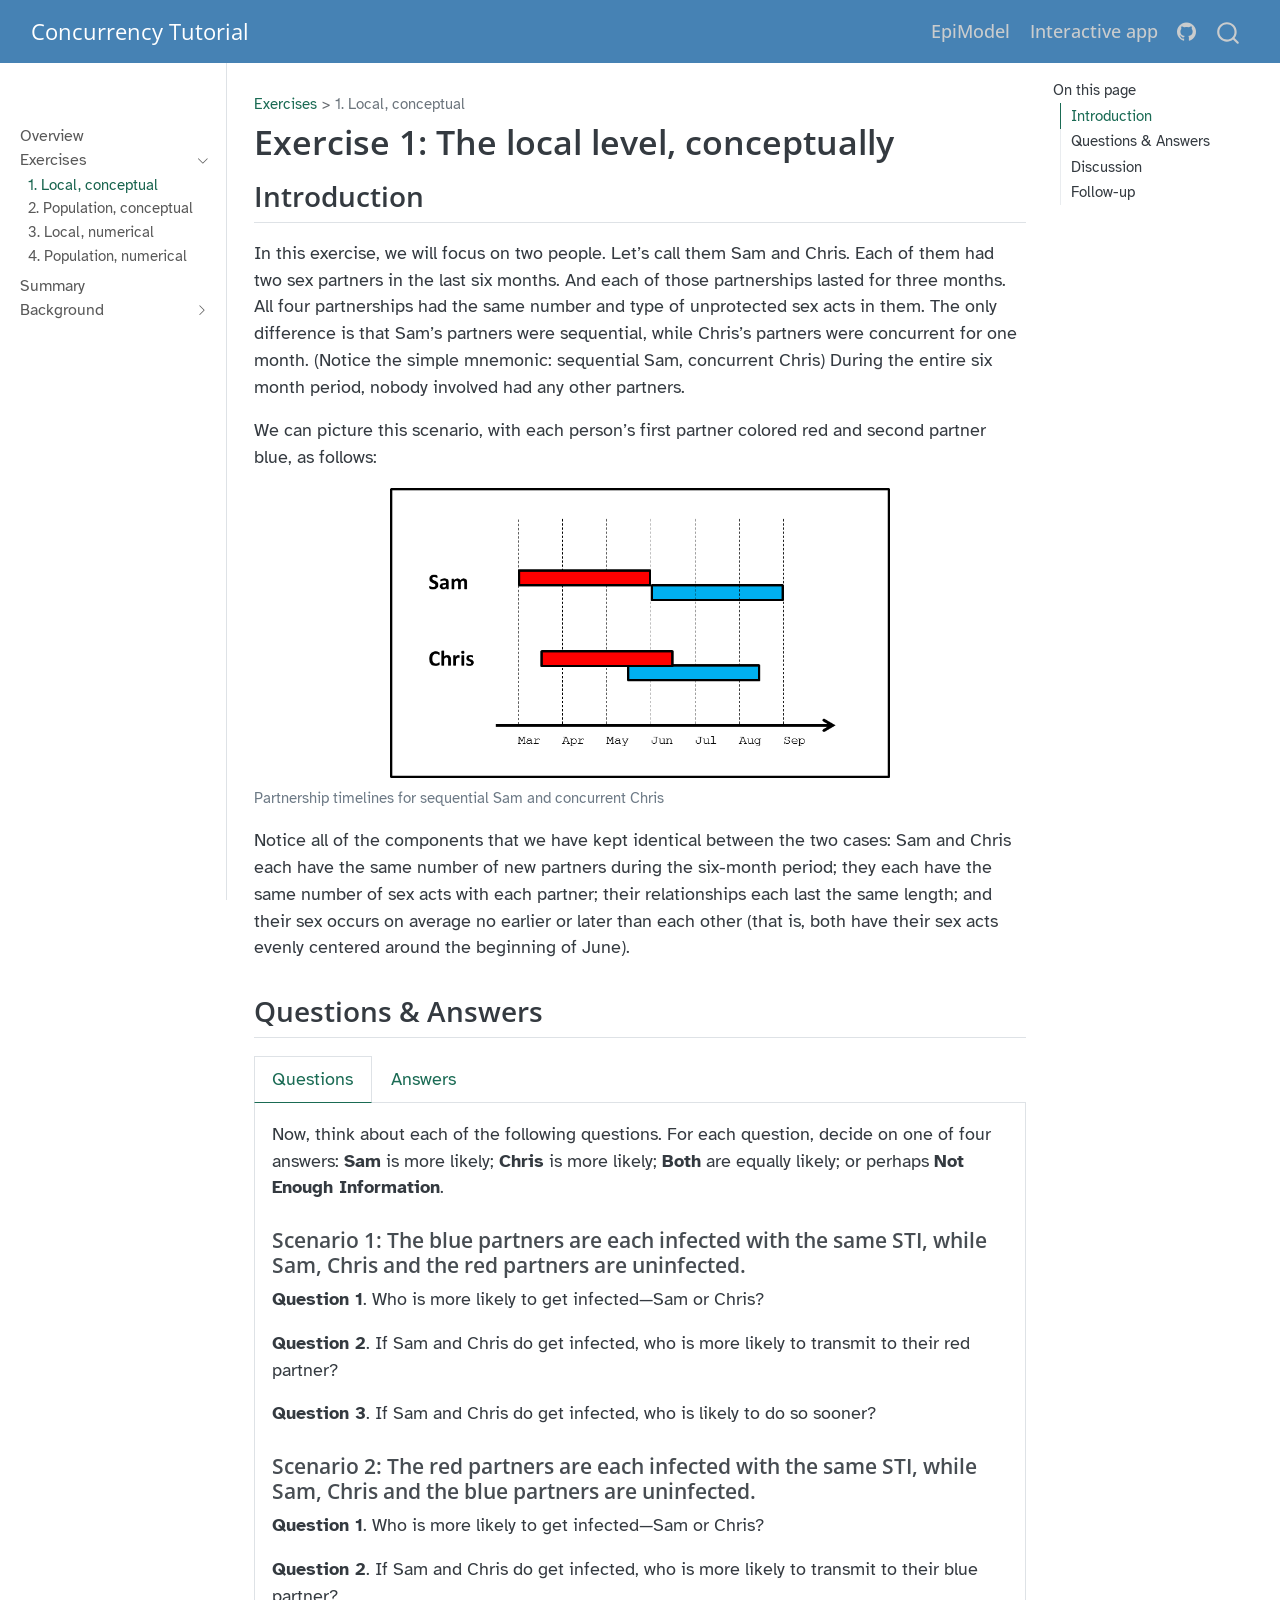
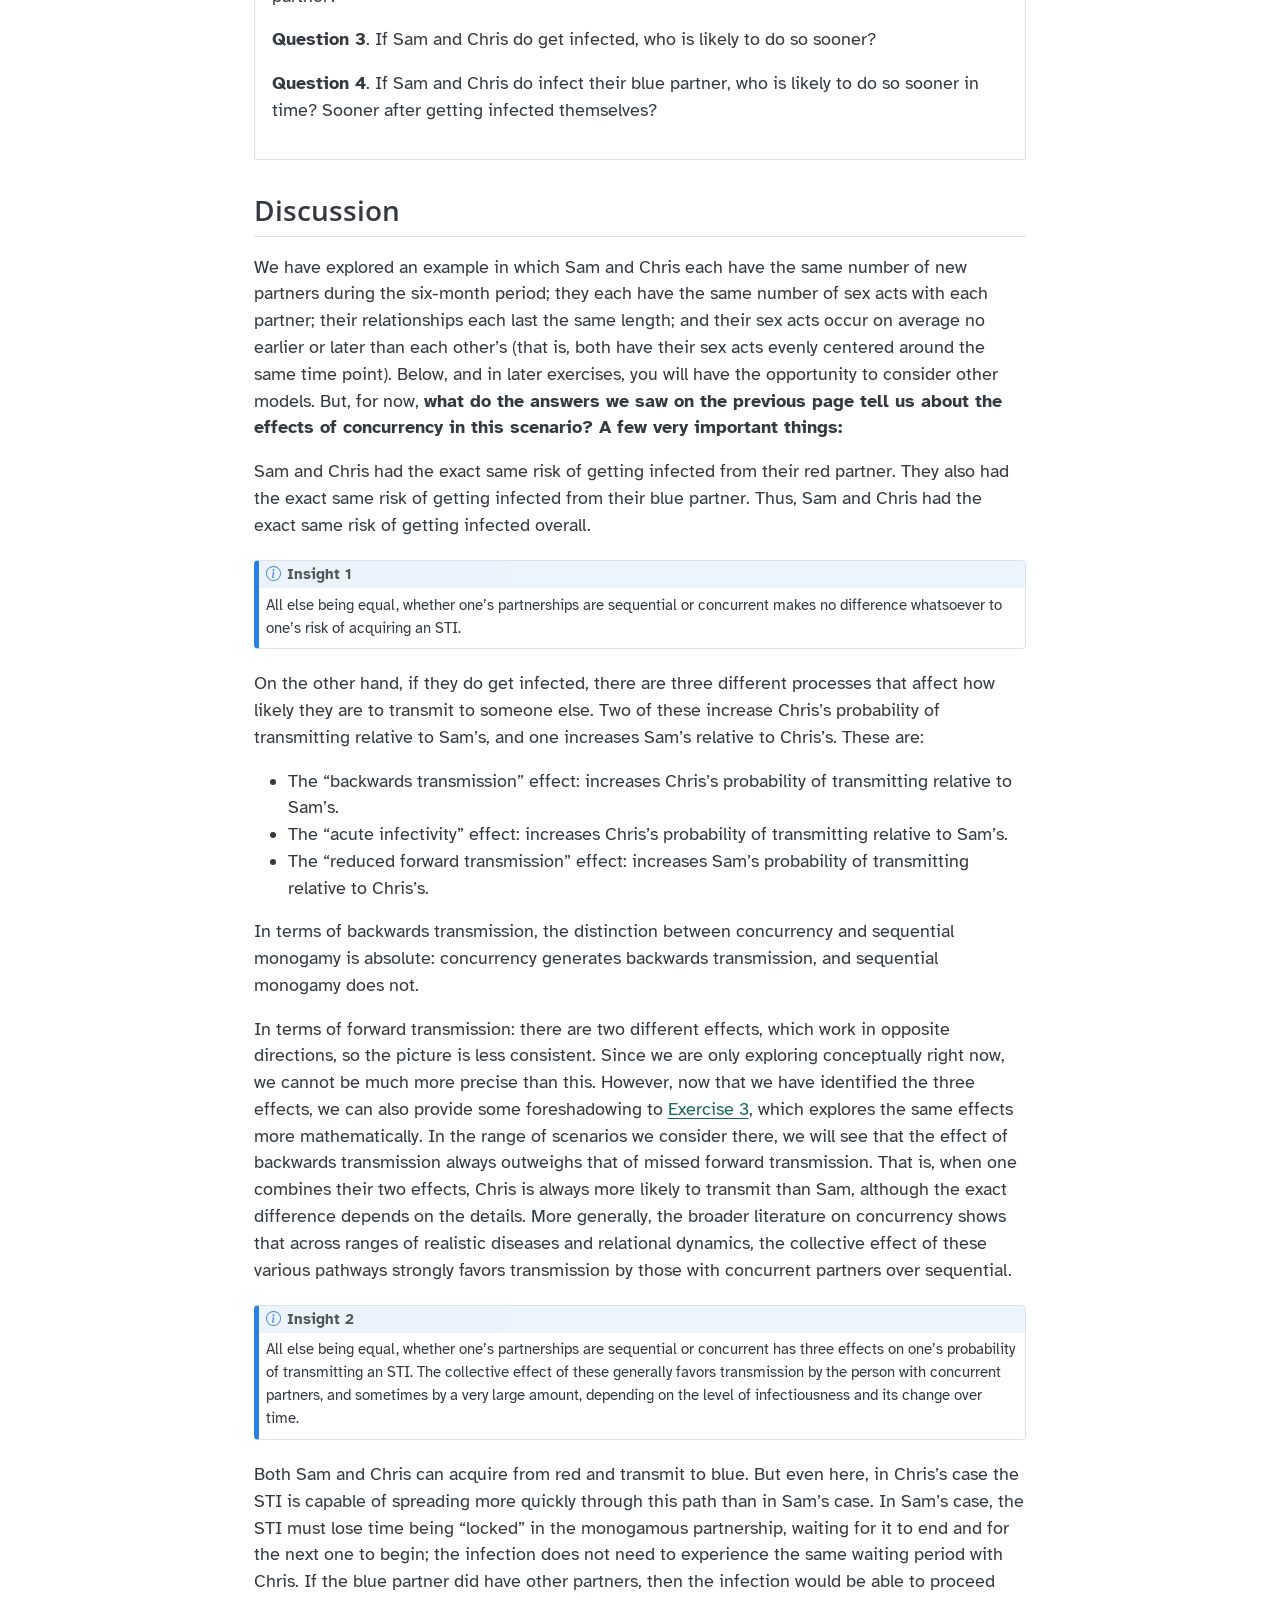
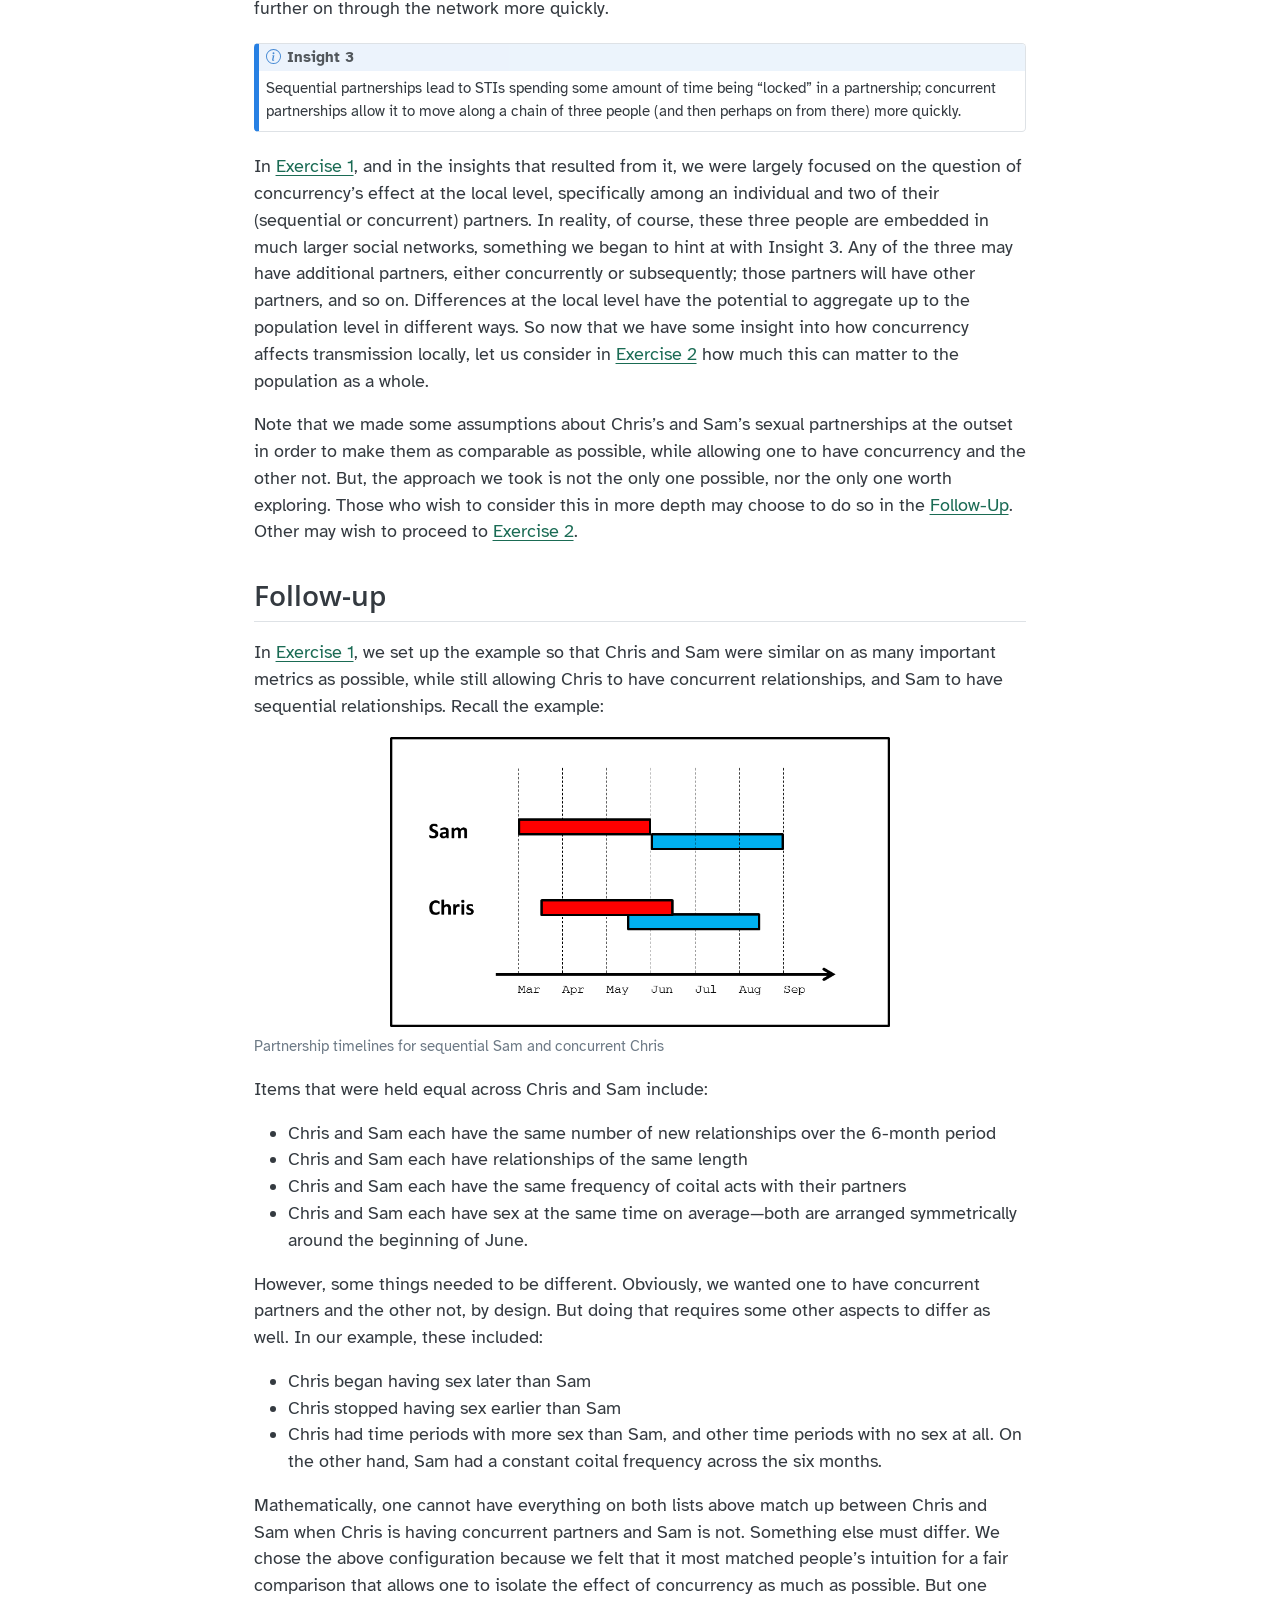
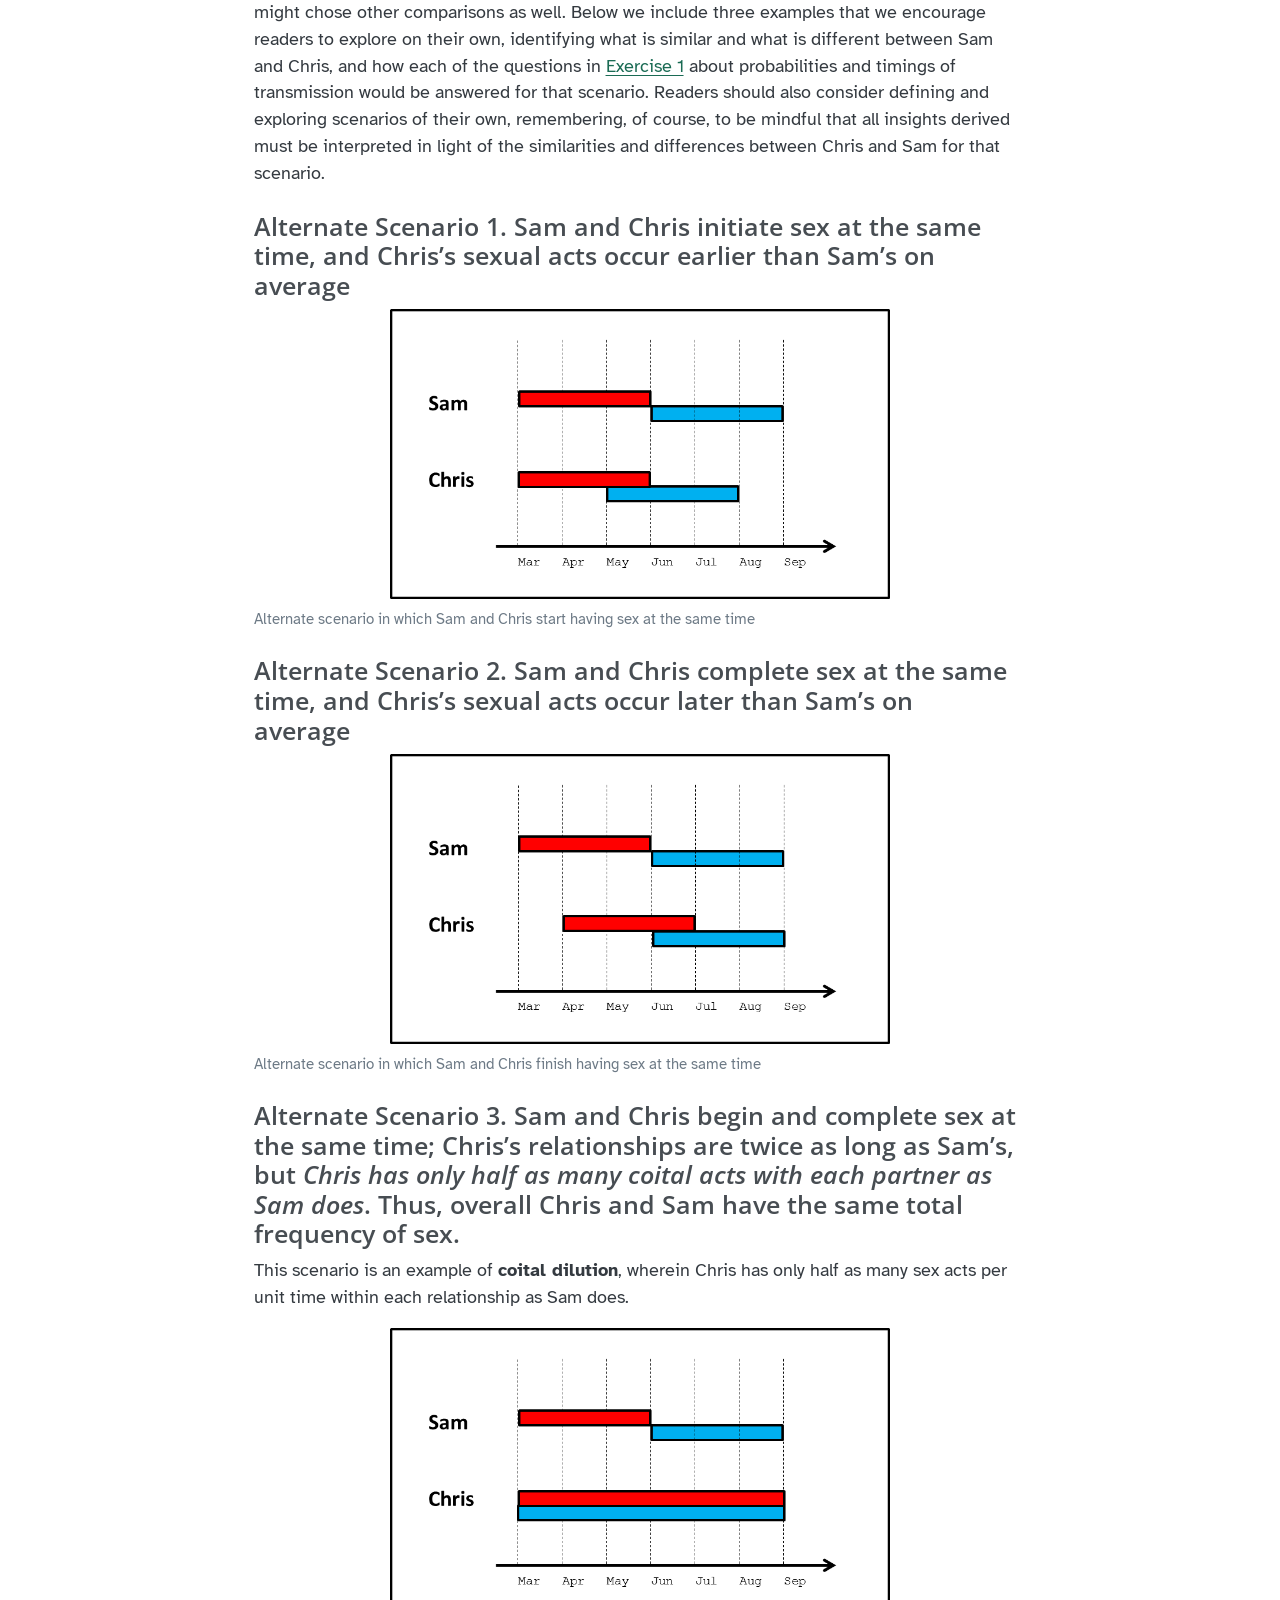
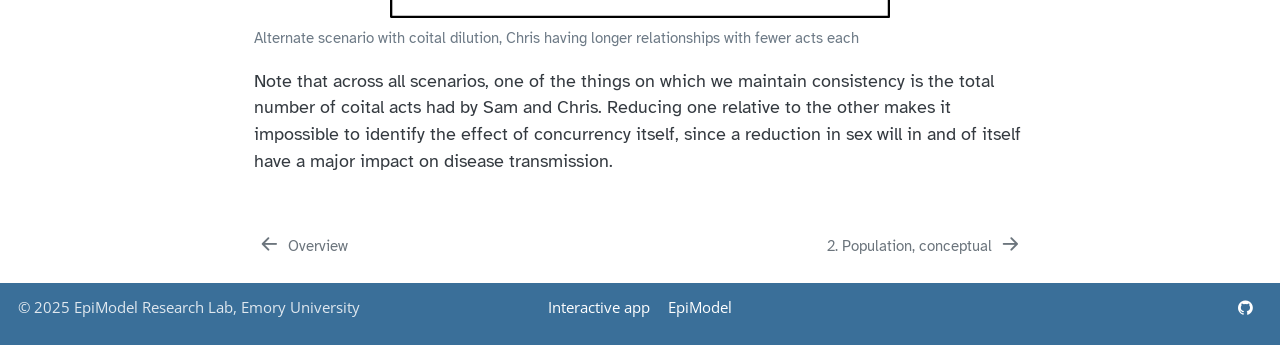
==== ex1-local-conceptual.html @ ac5a6bec "Built site for gh-pages" ====
<!DOCTYPE html>
<html xmlns="http://www.w3.org/1999/xhtml" lang="en" xml:lang="en"><head>

<meta charset="utf-8">
<meta name="generator" content="quarto-1.9.38">

<meta name="viewport" content="width=device-width, initial-scale=1.0, user-scalable=yes">


<title>Exercise 1: The local level, conceptually – Concurrency Tutorial</title>
<style>
/* Default styles provided by pandoc.
** See https://pandoc.org/MANUAL.html#variables-for-html for config info.
*/
code{white-space: pre-wrap;}
span.smallcaps{font-variant: small-caps;}
div.columns{display: flex; gap: min(4vw, 1.5em);}
div.column{flex: auto; overflow-x: auto;}
div.hanging-indent{margin-left: 1.5em; text-indent: -1.5em;}
ul.task-list{list-style: none;}
ul.task-list li input[type="checkbox"] {
  width: 0.8em;
  margin: 0 0.8em 0.2em -1em; /* quarto-specific, see https://github.com/quarto-dev/quarto-cli/issues/4556 */ 
  vertical-align: middle;
}
</style>


<script src="site_libs/quarto-nav/quarto-nav.js"></script>
<script src="site_libs/clipboard/clipboard.min.js"></script>
<script src="site_libs/quarto-search/autocomplete.umd.js"></script>
<script src="site_libs/quarto-search/fuse.min.js"></script>
<script src="site_libs/quarto-search/quarto-search.js"></script>
<meta name="quarto:offset" content="./">
<link href="./ex2-pop-conceptual.html" rel="next">
<link href="./index.html" rel="prev">
<script src="site_libs/quarto-html/quarto.js" type="module"></script>
<script src="site_libs/quarto-html/tabsets/tabsets.js" type="module"></script>
<script src="site_libs/quarto-html/popper.min.js"></script>
<script src="site_libs/quarto-html/tippy.umd.min.js"></script>
<script src="site_libs/quarto-html/anchor.min.js"></script>
<link href="site_libs/quarto-html/tippy.css" rel="stylesheet">
<link href="site_libs/quarto-html/quarto-syntax-highlighting-15634bcf2e68342d4ad2dfa704d543f6.css" rel="stylesheet" id="quarto-text-highlighting-styles">
<script src="site_libs/bootstrap/bootstrap.min.js"></script>
<link href="site_libs/bootstrap/bootstrap-icons.css" rel="stylesheet">
<link href="site_libs/bootstrap/bootstrap-df8a5dc4faa71e219bc521d2954a8932.min.css" rel="stylesheet" append-hash="true" id="quarto-bootstrap" data-mode="light">
<script id="quarto-search-options" type="application/json">{
  "location": "navbar",
  "copy-button": false,
  "collapse-after": 3,
  "panel-placement": "end",
  "type": "overlay",
  "limit": 50,
  "keyboard-shortcut": [
    "f",
    "/",
    "s"
  ],
  "show-item-context": false,
  "language": {
    "search-no-results-text": "No results",
    "search-matching-documents-text": "matching documents",
    "search-copy-link-title": "Copy link to search",
    "search-hide-matches-text": "Hide additional matches",
    "search-more-match-text": "more match in this document",
    "search-more-matches-text": "more matches in this document",
    "search-clear-button-title": "Clear",
    "search-text-placeholder": "",
    "search-detached-cancel-button-title": "Cancel",
    "search-submit-button-title": "Submit",
    "search-label": "Search"
  }
}</script>


<link rel="stylesheet" href="styles.css">
</head>

<body class="nav-sidebar docked nav-fixed quarto-light">

<div id="quarto-search-results"></div>
  <header id="quarto-header" class="headroom fixed-top">
    <nav class="navbar navbar-expand-lg " data-bs-theme="dark">
      <div class="navbar-container container-fluid">
      <div class="navbar-brand-container mx-auto">
    <a class="navbar-brand" href="./index.html">
    <span class="navbar-title">Concurrency Tutorial</span>
    </a>
  </div>
            <div id="quarto-search" class="" title="Search"></div>
          <button class="navbar-toggler" type="button" data-bs-toggle="collapse" data-bs-target="#navbarCollapse" aria-controls="navbarCollapse" role="menu" aria-expanded="false" aria-label="Toggle navigation" onclick="if (window.quartoToggleHeadroom) { window.quartoToggleHeadroom(); }">
  <span class="navbar-toggler-icon"></span>
</button>
          <div class="collapse navbar-collapse" id="navbarCollapse">
            <ul class="navbar-nav navbar-nav-scroll ms-auto">
  <li class="nav-item">
    <a class="nav-link" href="https://www.epimodel.org"> 
<span class="menu-text">EpiModel</span></a>
  </li>  
  <li class="nav-item">
    <a class="nav-link" href="https://epimodel.github.io/concurrency.sim"> 
<span class="menu-text">Interactive app</span></a>
  </li>  
  <li class="nav-item compact">
    <a class="nav-link" href="https://github.com/EpiModel/ConcurrencyTutorial"> <i class="bi bi-github" role="img" aria-label="GitHub">
</i> 
<span class="menu-text"></span></a>
  </li>  
</ul>
          </div> <!-- /navcollapse -->
            <div class="quarto-navbar-tools">
</div>
      </div> <!-- /container-fluid -->
    </nav>
  <nav class="quarto-secondary-nav">
    <div class="container-fluid d-flex">
      <button type="button" class="quarto-btn-toggle btn" data-bs-toggle="collapse" role="button" data-bs-target=".quarto-sidebar-collapse-item" aria-controls="quarto-sidebar" aria-expanded="false" aria-label="Toggle sidebar navigation" onclick="if (window.quartoToggleHeadroom) { window.quartoToggleHeadroom(); }">
        <i class="bi bi-layout-text-sidebar-reverse"></i>
      </button>
        <nav class="quarto-page-breadcrumbs" aria-label="breadcrumb"><ol class="breadcrumb"><li class="breadcrumb-item"><a href="./ex1-local-conceptual.html">Exercises</a></li><li class="breadcrumb-item"><a href="./ex1-local-conceptual.html">1. Local, conceptual</a></li></ol></nav>
        <a class="flex-grow-1" role="navigation" data-bs-toggle="collapse" data-bs-target=".quarto-sidebar-collapse-item" aria-controls="quarto-sidebar" aria-expanded="false" aria-label="Toggle sidebar navigation" onclick="if (window.quartoToggleHeadroom) { window.quartoToggleHeadroom(); }">      
        </a>
      <button type="button" class="btn quarto-search-button" aria-label="Search" onclick="window.quartoOpenSearch();">
        <i class="bi bi-search"></i>
      </button>
    </div>
  </nav>
</header>
<!-- content -->
<div id="quarto-content" class="quarto-container page-columns page-rows-contents page-layout-article page-navbar">
<!-- sidebar -->
  <nav id="quarto-sidebar" class="sidebar collapse collapse-horizontal quarto-sidebar-collapse-item sidebar-navigation docked overflow-auto">
        <div class="mt-2 flex-shrink-0 align-items-center">
        <div class="sidebar-search">
        <div id="quarto-search" class="" title="Search"></div>
        </div>
        </div>
    <div class="sidebar-menu-container"> 
    <ul class="list-unstyled mt-1">
        <li class="sidebar-item">
  <div class="sidebar-item-container"> 
  <a href="./index.html" class="sidebar-item-text sidebar-link">
 <span class="menu-text">Overview</span></a>
  </div>
</li>
        <li class="sidebar-item sidebar-item-section">
      <div class="sidebar-item-container"> 
            <a class="sidebar-item-text sidebar-link text-start" data-bs-toggle="collapse" data-bs-target="#quarto-sidebar-section-1" role="navigation" aria-expanded="true">
 <span class="menu-text">Exercises</span></a>
          <a class="sidebar-item-toggle text-start" data-bs-toggle="collapse" data-bs-target="#quarto-sidebar-section-1" role="navigation" aria-expanded="true" aria-label="Toggle section">
            <i class="bi bi-chevron-right ms-2"></i>
          </a> 
      </div>
      <ul id="quarto-sidebar-section-1" class="collapse list-unstyled sidebar-section depth1 show">  
          <li class="sidebar-item">
  <div class="sidebar-item-container"> 
  <a href="./ex1-local-conceptual.html" class="sidebar-item-text sidebar-link active">
 <span class="menu-text">1. Local, conceptual</span></a>
  </div>
</li>
          <li class="sidebar-item">
  <div class="sidebar-item-container"> 
  <a href="./ex2-pop-conceptual.html" class="sidebar-item-text sidebar-link">
 <span class="menu-text">2. Population, conceptual</span></a>
  </div>
</li>
          <li class="sidebar-item">
  <div class="sidebar-item-container"> 
  <a href="./ex3-local-numerical.html" class="sidebar-item-text sidebar-link">
 <span class="menu-text">3. Local, numerical</span></a>
  </div>
</li>
          <li class="sidebar-item">
  <div class="sidebar-item-container"> 
  <a href="./ex4-pop-numerical.html" class="sidebar-item-text sidebar-link">
 <span class="menu-text">4. Population, numerical</span></a>
  </div>
</li>
      </ul>
  </li>
        <li class="sidebar-item">
  <div class="sidebar-item-container"> 
  <a href="./summary.html" class="sidebar-item-text sidebar-link">
 <span class="menu-text">Summary</span></a>
  </div>
</li>
        <li class="sidebar-item sidebar-item-section">
      <div class="sidebar-item-container"> 
            <a class="sidebar-item-text sidebar-link text-start collapsed" data-bs-toggle="collapse" data-bs-target="#quarto-sidebar-section-2" role="navigation" aria-expanded="false">
 <span class="menu-text">Background</span></a>
          <a class="sidebar-item-toggle text-start collapsed" data-bs-toggle="collapse" data-bs-target="#quarto-sidebar-section-2" role="navigation" aria-expanded="false" aria-label="Toggle section">
            <i class="bi bi-chevron-right ms-2"></i>
          </a> 
      </div>
      <ul id="quarto-sidebar-section-2" class="collapse list-unstyled sidebar-section depth1 ">  
          <li class="sidebar-item">
  <div class="sidebar-item-container"> 
  <a href="./prob-tutorial.html" class="sidebar-item-text sidebar-link">
 <span class="menu-text">Rules of probability</span></a>
  </div>
</li>
          <li class="sidebar-item">
  <div class="sidebar-item-container"> 
  <a href="./r-tutorial.html" class="sidebar-item-text sidebar-link">
 <span class="menu-text">Introduction to R</span></a>
  </div>
</li>
          <li class="sidebar-item">
  <div class="sidebar-item-container"> 
  <a href="./resources.html" class="sidebar-item-text sidebar-link">
 <span class="menu-text">More resources</span></a>
  </div>
</li>
      </ul>
  </li>
    </ul>
    </div>
</nav>
<div id="quarto-sidebar-glass" class="quarto-sidebar-collapse-item" data-bs-toggle="collapse" data-bs-target=".quarto-sidebar-collapse-item"></div>
<!-- margin-sidebar -->
    <div id="quarto-margin-sidebar" class="sidebar margin-sidebar">
        <nav id="TOC" role="doc-toc" class="toc-active">
    <h2 id="toc-title">On this page</h2>
   
  <ul>
  <li><a href="#introduction" id="toc-introduction" class="nav-link active" data-scroll-target="#introduction">Introduction</a></li>
  <li><a href="#questions-answers" id="toc-questions-answers" class="nav-link" data-scroll-target="#questions-answers">Questions &amp; Answers</a></li>
  <li><a href="#discussion" id="toc-discussion" class="nav-link" data-scroll-target="#discussion">Discussion</a></li>
  <li><a href="#exercise1fu" id="toc-exercise1fu" class="nav-link" data-scroll-target="#exercise1fu">Follow-up</a>
  <ul class="collapse">
  <li><a href="#alternate-scenario-1.-sam-and-chris-initiate-sex-at-the-same-time-and-chriss-sexual-acts-occur-earlier-than-sams-on-average" id="toc-alternate-scenario-1.-sam-and-chris-initiate-sex-at-the-same-time-and-chriss-sexual-acts-occur-earlier-than-sams-on-average" class="nav-link" data-scroll-target="#alternate-scenario-1.-sam-and-chris-initiate-sex-at-the-same-time-and-chriss-sexual-acts-occur-earlier-than-sams-on-average">Alternate Scenario 1. Sam and Chris initiate sex at the same time, and Chris’s sexual acts occur earlier than Sam’s on average</a></li>
  <li><a href="#alternate-scenario-2.-sam-and-chris-complete-sex-at-the-same-time-and-chriss-sexual-acts-occur-later-than-sams-on-average" id="toc-alternate-scenario-2.-sam-and-chris-complete-sex-at-the-same-time-and-chriss-sexual-acts-occur-later-than-sams-on-average" class="nav-link" data-scroll-target="#alternate-scenario-2.-sam-and-chris-complete-sex-at-the-same-time-and-chriss-sexual-acts-occur-later-than-sams-on-average">Alternate Scenario 2. Sam and Chris complete sex at the same time, and Chris’s sexual acts occur later than Sam’s on average</a></li>
  <li><a href="#alternate-scenario-3.-sam-and-chris-begin-and-complete-sex-at-the-same-time-chriss-relationships-are-twice-as-long-as-sams-but-chris-has-only-half-as-many-coital-acts-with-each-partner-as-sam-does.-thus-overall-chris-and-sam-have-the-same-total-frequency-of-sex." id="toc-alternate-scenario-3.-sam-and-chris-begin-and-complete-sex-at-the-same-time-chriss-relationships-are-twice-as-long-as-sams-but-chris-has-only-half-as-many-coital-acts-with-each-partner-as-sam-does.-thus-overall-chris-and-sam-have-the-same-total-frequency-of-sex." class="nav-link" data-scroll-target="#alternate-scenario-3.-sam-and-chris-begin-and-complete-sex-at-the-same-time-chriss-relationships-are-twice-as-long-as-sams-but-chris-has-only-half-as-many-coital-acts-with-each-partner-as-sam-does.-thus-overall-chris-and-sam-have-the-same-total-frequency-of-sex.">Alternate Scenario 3. Sam and Chris begin and complete sex at the same time; Chris’s relationships are twice as long as Sam’s, but <em>Chris has only half as many coital acts with each partner as Sam does</em>. Thus, overall Chris and Sam have the same total frequency of sex.</a></li>
  </ul></li>
  </ul>
</nav>
    </div>
<!-- main -->
<main class="content" id="quarto-document-content">

<header id="title-block-header" class="quarto-title-block default"><nav class="quarto-page-breadcrumbs quarto-title-breadcrumbs d-none d-lg-block" aria-label="breadcrumb"><ol class="breadcrumb"><li class="breadcrumb-item"><a href="./ex1-local-conceptual.html">Exercises</a></li><li class="breadcrumb-item"><a href="./ex1-local-conceptual.html">1. Local, conceptual</a></li></ol></nav>
<div class="quarto-title">
<h1 class="title">Exercise 1: The local level, conceptually</h1>
</div>



<div class="quarto-title-meta">

    
  
    
  </div>
  


</header>


<section id="introduction" class="level2">
<h2 class="anchored" data-anchor-id="introduction">Introduction</h2>
<p>In this exercise, we will focus on two people. Let’s call them Sam and Chris. Each of them had two sex partners in the last six months. And each of those partnerships lasted for three months. All four partnerships had the same number and type of unprotected sex acts in them. The only difference is that Sam’s partners were sequential, while Chris’s partners were concurrent for one month. (Notice the simple mnemonic: sequential Sam, concurrent Chris) During the entire six month period, nobody involved had any other partners.</p>
<p>We can picture this scenario, with each person’s first partner colored red and second partner blue, as follows:</p>
<div class="quarto-figure quarto-figure-center">
<figure class="figure">
<p><img src="ConcurrencyTutorialFiles/samandchris.png" class="img-fluid figure-img" width="500"></p>
<figcaption>Partnership timelines for sequential Sam and concurrent Chris</figcaption>
</figure>
</div>
<p>Notice all of the components that we have kept identical between the two cases: Sam and Chris each have the same number of new partners during the six-month period; they each have the same number of sex acts with each partner; their relationships each last the same length; and their sex occurs on average no earlier or later than each other (that is, both have their sex acts evenly centered around the beginning of June).</p>
</section>
<section id="questions-answers" class="level2">
<h2 class="anchored" data-anchor-id="questions-answers">Questions &amp; Answers</h2>
<div class="tabset-margin-container"></div><div class="panel-tabset">
<ul class="nav nav-tabs" role="tablist"><li class="nav-item" role="presentation"><a class="nav-link active" id="tabset-1-1-tab" data-bs-toggle="tab" data-bs-target="#tabset-1-1" role="tab" aria-controls="tabset-1-1" aria-selected="true" href="">Questions</a></li><li class="nav-item" role="presentation"><a class="nav-link" id="tabset-1-2-tab" data-bs-toggle="tab" data-bs-target="#tabset-1-2" role="tab" aria-controls="tabset-1-2" aria-selected="false" href="">Answers</a></li></ul>
<div class="tab-content">
<div id="tabset-1-1" class="tab-pane active" role="tabpanel" aria-labelledby="tabset-1-1-tab">
<p>Now, think about each of the following questions. For each question, decide on one of four answers: <strong>Sam</strong> is more likely; <strong>Chris</strong> is more likely; <strong>Both</strong> are equally likely; or perhaps <strong>Not Enough Information</strong>.</p>
<section id="scenario-1-the-blue-partners-are-each-infected-with-the-same-sti-while-sam-chris-and-the-red-partners-are-uninfected." class="level4">
<h4 class="anchored" data-anchor-id="scenario-1-the-blue-partners-are-each-infected-with-the-same-sti-while-sam-chris-and-the-red-partners-are-uninfected.">Scenario 1: The blue partners are each infected with the same STI, while Sam, Chris and the red partners are uninfected.</h4>
<p><strong>Question 1</strong>. Who is more likely to get infected—Sam or Chris?</p>
<p><strong>Question 2</strong>. If Sam and Chris do get infected, who is more likely to transmit to their red partner?</p>
<p><strong>Question 3</strong>. If Sam and Chris do get infected, who is likely to do so sooner? <br></p>
</section>
<section id="scenario-2-the-red-partners-are-each-infected-with-the-same-sti-while-sam-chris-and-the-blue-partners-are-uninfected." class="level4">
<h4 class="anchored" data-anchor-id="scenario-2-the-red-partners-are-each-infected-with-the-same-sti-while-sam-chris-and-the-blue-partners-are-uninfected.">Scenario 2: The red partners are each infected with the same STI, while Sam, Chris and the blue partners are uninfected.</h4>
<p><strong>Question 1</strong>. Who is more likely to get infected—Sam or Chris?</p>
<p><strong>Question 2</strong>. If Sam and Chris do get infected, who is more likely to transmit to their blue partner?</p>
<p><strong>Question 3</strong>. If Sam and Chris do get infected, who is likely to do so sooner?</p>
<p><strong>Question 4</strong>. If Sam and Chris do infect their blue partner, who is likely to do so sooner in time? Sooner after getting infected themselves?</p>
</section>
</div>
<div id="tabset-1-2" class="tab-pane" role="tabpanel" aria-labelledby="tabset-1-2-tab">
<section id="scenario-1-the-blue-partners-are-each-infected-with-the-same-sti-while-sam-chris-and-the-red-partners-are-uninfected.-1" class="level4">
<h4 class="anchored" data-anchor-id="scenario-1-the-blue-partners-are-each-infected-with-the-same-sti-while-sam-chris-and-the-red-partners-are-uninfected.-1">Scenario 1: The blue partners are each infected with the same STI, while Sam, Chris and the red partners are uninfected.</h4>
<p><strong>Question 1</strong>: Who is more likely to get infected—Sam or Chris? <strong>Both are equally likely</strong>. Sam and Chris can each be infected by their blue partner only. And they each have the same amount and type of exposure (sex acts) with them.</p>
<p><strong>Question 2</strong>: If Sam and Chris do get infected, who is more likely to transmit to their red partner? <strong>Chris</strong>. In fact, Sam has zero probability of transmitting to the red partner. Chris is capable of doing so; we don’t know the exact probability, but it is presumably greater than 0. Let us call this phenomenon “<strong>backwards transmission</strong>.” The word “backwards” refers to the fact that because Chris has concurrent partners, an infection can be transmitted from the second partner Chris acquired (blue) <strong>back</strong> to the first partner Chris acquired (red).</p>
<p><strong>Question 3</strong>: If Sam and Chris do get infected, who is likely to do so sooner? <strong>Chris</strong>. Chris’s window of exposure to the blue partner occurs earlier than Sam’s, even though overall (across both partners) Chris does not have sex any earlier than Sam does on average. We will call this effect “<strong>accelerated acquisition.</strong>”</p>
</section>
<section id="scenario-2-the-red-partners-are-each-infected-with-the-same-sti-while-sam-chris-and-the-blue-partners-are-uninfected.-1" class="level4">
<h4 class="anchored" data-anchor-id="scenario-2-the-red-partners-are-each-infected-with-the-same-sti-while-sam-chris-and-the-blue-partners-are-uninfected.-1">Scenario 2: The red partners are each infected with the same STI, while Sam, Chris and the blue partners are uninfected.</h4>
<p><strong>Question 1</strong>: Who is more likely to get infected—Sam or Chris? <strong>Both are equally likely</strong>. Sam and Chris can each be infected by their red partner only. And they each have the same amount and type of exposure (sex acts) with them.</p>
<p><strong>Question 2</strong>: If Sam and Chris do get infected, who is more likely to transmit to their blue partner? <strong>Not enough information</strong>. This one is the most tricky; the answer depends on a number of pieces, including the overall level of transmissibility of the infection in question; whether or not that level varies over time; and the frequency of sex acts within each relationship. Clearly, both Sam and Chris are capable of infecting their blue partner. Beyond that, there are two different possible effects that work in opposite directions:</p>
<p><em>Favoring transmission by Chris</em>: Some STIs can be cleared by the body naturally, or as result of treatment. Examples include gonorrhea and chlamydia. Other STIs, like HIV, cannot be cured, but have a short period early in infection during which an individual is highly infectious to others. For HIV, this period lasts perhaps 2-3 months, and an individual may be 10 to 40 times more infectious than they are subsequently. (See Hollingsworth et al.&nbsp;2008, Abu Raddad and Longini 2008, and Pinkerton 2008 for these estimates). In these contexts, Chris may be more likely to infect the blue partner than Sam is, since Chris is more likely to be having sex with the blue partner during the time shortly after being infected by red, while still infected (for curable STIs) or highly infectious (for HIV). For example, if Sam and Chris are each infected by their red partner at the beginning of those partnerships, three months will pass before Sam has sex with blue for the first time, but only two months will pass for Chris. If they are each infected one month into their relationships with red, then two months will pass for Sam before initiating sex with blue, and only one month for Chris. And so on. In each case, Sam is more likely to have been cured of the disease, or to have moved out of the period of high infectiousness before being with blue. Let us call this effect “<strong>acute infectivity</strong>”. We will use the term to refer to all cases in which infectiousness goes down with time, whether to 0 or to some positive value, and whether through cure or through treatment or through the natural history of the infection. Note that the likelihood of Sam and Chris getting infected early or late in their relationship with the red partner—which determines the importance of the acute infectivity effect—is a function of overall infectiousness per act and number of acts per relationship.</p>
<p><em>Favoring transmission by Sam</em>: If Chris is infected towards the tail end of the relationship with red, then some of the sex acts that Chris has with blue may have already happened. Thus, some of Chris’s opportunities to infect blue will be missed, and the probability of transmitting to blue will decline. Sam does not face this; no matter when Sam is infected by red, it is always before the start of any sex acts with blue. We will call this “<strong>reduced forward transmission</strong>.” Note that, as with acute infectivity, the likelihood of Sam and Chris getting infected early or late in their relationship with the red partner—which determines the importance of the reduced forward transmission effect—is a function of overall infectiousness per act and number of acts per relationship.</p>
<p>So, the answer to this question may be Sam, or it may be Chris, depending on the exact nature of the infectiousness of the STI of interest over time, and the number of sex acts. We will return to this point in detail on the next page, and explore it mathematically in later exercises.</p>
<p><strong>Question 3:</strong> If Sam and Chris do get infected, who is likely to do so sooner? <strong>Sam</strong>. Sam’s window of exposure to the red partner occurs earlier than Chris’s, even though overall (across both partners) Sam does not have sex any earlier than Chris does on average. However, the implications of this depend on the answer to the next question….</p>
<p><strong>Question 4:</strong> If Sam and Chris do infect their blue partner, who is likely to do so sooner in time? Sooner after getting infected themselves? <strong>Chris</strong>, on both counts. For the first half of the question, we simply note that the blue partner’s exposure period to Chris occurs earlier in time than their exposure period to Sam. For the second half of the question, we use the same basic logic as in the description of acute infectivity above (under Scenario 2, Question 2). If Sam and Chris are each infected at the beginning of their relationships with red, the range over which Sam might infect blue is 3-6 months later, but for Chris, it’s 2-5 months later. If Sam and Chris are each infected during their second month with red, the range over which Sam might infect blue is 2-5 months later, but for Chris, it’s 1-4 months later. And so on. Although the logic is roughly the same as for the “acute infectivity” process, the implication here is slightly different. There, we were focused on the fact that Chris would be more likely to be highly infectious when encountering blue than Sam would. But here we see that even in the absence of any mechanism that causes greater infectivity during a short period after infection, with concurrency an STI can “hop” along chains of three people (from person A to B to C) on average more quickly than it could when people are practicing sequentially monogamous relationships of the same length. We will call this phenomenon “<strong>path acceleration.</strong>” So despite the fact that Sam was probably infected earlier than Chris was (as we saw in the answer to the previous question), the disease ends up moving further along to another member of the population sooner via Chris. This is because sequential monogamy causes the infection to remain “locked” in the partnership between Sam and the red partner until that relationship ends; this does not happen with Chris and the red partner because of concurrency.</p>
</section>
</div>
</div>
</div>
</section>
<section id="discussion" class="level2">
<h2 class="anchored" data-anchor-id="discussion">Discussion</h2>
<p>We have explored an example in which Sam and Chris each have the same number of new partners during the six-month period; they each have the same number of sex acts with each partner; their relationships each last the same length; and their sex acts occur on average no earlier or later than each other’s (that is, both have their sex acts evenly centered around the same time point). Below, and in later exercises, you will have the opportunity to consider other models. But, for now, <strong>what do the answers we saw on the previous page tell us about the effects of concurrency in this scenario? A few very important things:</strong></p>
<p>Sam and Chris had the exact same risk of getting infected from their red partner. They also had the exact same risk of getting infected from their blue partner. Thus, Sam and Chris had the exact same risk of getting infected overall.</p>
<div class="callout callout-style-default callout-note callout-titled" title="Insight 1">
<div class="callout-header d-flex align-content-center">
<div class="callout-icon-container">
<i class="callout-icon"></i>
</div>
<div class="callout-title-container flex-fill">
<span class="screen-reader-only">Note</span>Insight 1
</div>
</div>
<div class="callout-body-container callout-body">
<p>All else being equal, whether one’s partnerships are sequential or concurrent makes no difference whatsoever to one’s risk of acquiring an STI.</p>
</div>
</div>
<p>On the other hand, if they do get infected, there are three different processes that affect how likely they are to transmit to someone else. Two of these increase Chris’s probability of transmitting relative to Sam’s, and one increases Sam’s relative to Chris’s. These are:</p>
<ul>
<li>The “backwards transmission” effect: increases Chris’s probability of transmitting relative to Sam’s.</li>
<li>The “acute infectivity” effect: increases Chris’s probability of transmitting relative to Sam’s.</li>
<li>The “reduced forward transmission” effect: increases Sam’s probability of transmitting relative to Chris’s.</li>
</ul>
<p>In terms of backwards transmission, the distinction between concurrency and sequential monogamy is absolute: concurrency generates backwards transmission, and sequential monogamy does not.</p>
<p>In terms of forward transmission: there are two different effects, which work in opposite directions, so the picture is less consistent. Since we are only exploring conceptually right now, we cannot be much more precise than this. However, now that we have identified the three effects, we can also provide some foreshadowing to <a href="./ex3-local-numerical.html">Exercise 3</a>, which explores the same effects more mathematically. In the range of scenarios we consider there, we will see that the effect of backwards transmission always outweighs that of missed forward transmission. That is, when one combines their two effects, Chris is always more likely to transmit than Sam, although the exact difference depends on the details. More generally, the broader literature on concurrency shows that across ranges of realistic diseases and relational dynamics, the collective effect of these various pathways strongly favors transmission by those with concurrent partners over sequential.</p>
<div class="callout callout-style-default callout-note callout-titled" title="Insight 2">
<div class="callout-header d-flex align-content-center">
<div class="callout-icon-container">
<i class="callout-icon"></i>
</div>
<div class="callout-title-container flex-fill">
<span class="screen-reader-only">Note</span>Insight 2
</div>
</div>
<div class="callout-body-container callout-body">
<p>All else being equal, whether one’s partnerships are sequential or concurrent has three effects on one’s probability of transmitting an STI. The collective effect of these generally favors transmission by the person with concurrent partners, and sometimes by a very large amount, depending on the level of infectiousness and its change over time.</p>
</div>
</div>
<p>Both Sam and Chris can acquire from red and transmit to blue. But even here, in Chris’s case the STI is capable of spreading more quickly through this path than in Sam’s case. In Sam’s case, the STI must lose time being “locked” in the monogamous partnership, waiting for it to end and for the next one to begin; the infection does not need to experience the same waiting period with Chris. If the blue partner did have other partners, then the infection would be able to proceed further on through the network more quickly.</p>
<div class="callout callout-style-default callout-note callout-titled" title="Insight 3">
<div class="callout-header d-flex align-content-center">
<div class="callout-icon-container">
<i class="callout-icon"></i>
</div>
<div class="callout-title-container flex-fill">
<span class="screen-reader-only">Note</span>Insight 3
</div>
</div>
<div class="callout-body-container callout-body">
<p>Sequential partnerships lead to STIs spending some amount of time being “locked” in a partnership; concurrent partnerships allow it to move along a chain of three people (and then perhaps on from there) more quickly.</p>
</div>
</div>
<p>In <a href="./ex1-local-conceptual.html">Exercise 1</a>, and in the insights that resulted from it, we were largely focused on the question of concurrency’s effect at the local level, specifically among an individual and two of their (sequential or concurrent) partners. In reality, of course, these three people are embedded in much larger social networks, something we began to hint at with Insight 3. Any of the three may have additional partners, either concurrently or subsequently; those partners will have other partners, and so on. Differences at the local level have the potential to aggregate up to the population level in different ways. So now that we have some insight into how concurrency affects transmission locally, let us consider in <a href="./ex2-pop-conceptual.html">Exercise 2</a> how much this can matter to the population as a whole.</p>
<p>Note that we made some assumptions about Chris’s and Sam’s sexual partnerships at the outset in order to make them as comparable as possible, while allowing one to have concurrency and the other not. But, the approach we took is not the only one possible, nor the only one worth exploring. Those who wish to consider this in more depth may choose to do so in the <a href="#exercise1fu">Follow-Up</a>. Other may wish to proceed to <a href="./ex2-pop-conceptual.html">Exercise 2</a>.</p>
</section>
<section id="exercise1fu" class="level2">
<h2 class="anchored" data-anchor-id="exercise1fu">Follow-up</h2>
<p>In <a href="./ex1-local-conceptual.html">Exercise 1</a>, we set up the example so that Chris and Sam were similar on as many important metrics as possible, while still allowing Chris to have concurrent relationships, and Sam to have sequential relationships. Recall the example:</p>
<div class="quarto-figure quarto-figure-center">
<figure class="figure">
<p><img src="ConcurrencyTutorialFiles/samandchris.png" class="img-fluid figure-img" width="500"></p>
<figcaption>Partnership timelines for sequential Sam and concurrent Chris</figcaption>
</figure>
</div>
<p>Items that were held equal across Chris and Sam include:</p>
<ul>
<li>Chris and Sam each have the same number of new relationships over the 6-month period</li>
<li>Chris and Sam each have relationships of the same length</li>
<li>Chris and Sam each have the same frequency of coital acts with their partners</li>
<li>Chris and Sam each have sex at the same time on average—both are arranged symmetrically around the beginning of June.</li>
</ul>
<p>However, some things needed to be different. Obviously, we wanted one to have concurrent partners and the other not, by design. But doing that requires some other aspects to differ as well. In our example, these included:</p>
<ul>
<li>Chris began having sex later than Sam</li>
<li>Chris stopped having sex earlier than Sam</li>
<li>Chris had time periods with more sex than Sam, and other time periods with no sex at all. On the other hand, Sam had a constant coital frequency across the six months.</li>
</ul>
<p>Mathematically, one cannot have everything on both lists above match up between Chris and Sam when Chris is having concurrent partners and Sam is not. Something else must differ. We chose the above configuration because we felt that it most matched people’s intuition for a fair comparison that allows one to isolate the effect of concurrency as much as possible. But one might chose other comparisons as well. Below we include three examples that we encourage readers to explore on their own, identifying what is similar and what is different between Sam and Chris, and how each of the questions in <a href="./ex1-local-conceptual.html">Exercise 1</a> about probabilities and timings of transmission would be answered for that scenario. Readers should also consider defining and exploring scenarios of their own, remembering, of course, to be mindful that all insights derived must be interpreted in light of the similarities and differences between Chris and Sam for that scenario.</p>
<section id="alternate-scenario-1.-sam-and-chris-initiate-sex-at-the-same-time-and-chriss-sexual-acts-occur-earlier-than-sams-on-average" class="level3">
<h3 class="anchored" data-anchor-id="alternate-scenario-1.-sam-and-chris-initiate-sex-at-the-same-time-and-chriss-sexual-acts-occur-earlier-than-sams-on-average">Alternate Scenario 1. Sam and Chris initiate sex at the same time, and Chris’s sexual acts occur earlier than Sam’s on average</h3>
<div class="quarto-figure quarto-figure-center">
<figure class="figure">
<p><img src="ConcurrencyTutorialFiles/samandchrisleft.png" class="img-fluid figure-img" width="500"></p>
<figcaption>Alternate scenario in which Sam and Chris start having sex at the same time</figcaption>
</figure>
</div>
</section>
<section id="alternate-scenario-2.-sam-and-chris-complete-sex-at-the-same-time-and-chriss-sexual-acts-occur-later-than-sams-on-average" class="level3">
<h3 class="anchored" data-anchor-id="alternate-scenario-2.-sam-and-chris-complete-sex-at-the-same-time-and-chriss-sexual-acts-occur-later-than-sams-on-average">Alternate Scenario 2. Sam and Chris complete sex at the same time, and Chris’s sexual acts occur later than Sam’s on average</h3>
<div class="quarto-figure quarto-figure-center">
<figure class="figure">
<p><img src="ConcurrencyTutorialFiles/samandchrisright.png" class="img-fluid figure-img" width="500"></p>
<figcaption>Alternate scenario in which Sam and Chris finish having sex at the same time</figcaption>
</figure>
</div>
</section>
<section id="alternate-scenario-3.-sam-and-chris-begin-and-complete-sex-at-the-same-time-chriss-relationships-are-twice-as-long-as-sams-but-chris-has-only-half-as-many-coital-acts-with-each-partner-as-sam-does.-thus-overall-chris-and-sam-have-the-same-total-frequency-of-sex." class="level3">
<h3 class="anchored" data-anchor-id="alternate-scenario-3.-sam-and-chris-begin-and-complete-sex-at-the-same-time-chriss-relationships-are-twice-as-long-as-sams-but-chris-has-only-half-as-many-coital-acts-with-each-partner-as-sam-does.-thus-overall-chris-and-sam-have-the-same-total-frequency-of-sex.">Alternate Scenario 3. Sam and Chris begin and complete sex at the same time; Chris’s relationships are twice as long as Sam’s, but <em>Chris has only half as many coital acts with each partner as Sam does</em>. Thus, overall Chris and Sam have the same total frequency of sex.</h3>
<p>This scenario is an example of <strong>coital dilution</strong>, wherein Chris has only half as many sex acts per unit time within each relationship as Sam does.</p>
<div class="quarto-figure quarto-figure-center">
<figure class="figure">
<p><img src="ConcurrencyTutorialFiles/samandchriscoitaldilution.png" class="img-fluid figure-img" width="500"></p>
<figcaption>Alternate scenario with coital dilution, Chris having longer relationships with fewer acts each</figcaption>
</figure>
</div>
<p>Note that across all scenarios, one of the things on which we maintain consistency is the total number of coital acts had by Sam and Chris. Reducing one relative to the other makes it impossible to identify the effect of concurrency itself, since a reduction in sex will in and of itself have a major impact on disease transmission.</p>


</section>
</section>

</main> <!-- /main -->
<script id="quarto-html-after-body" type="application/javascript">
  window.document.addEventListener("DOMContentLoaded", function (event) {
    const icon = "";
    const anchorJS = new window.AnchorJS();
    anchorJS.options = {
      placement: 'right',
      icon: icon
    };
    anchorJS.add('.anchored');
    const isCodeAnnotation = (el) => {
      for (const clz of el.classList) {
        if (clz.startsWith('code-annotation-')) {                     
          return true;
        }
      }
      return false;
    }
    const onCopySuccess = function(e) {
      // button target
      const button = e.trigger;
      // don't keep focus
      button.blur();
      // flash "checked"
      button.classList.add('code-copy-button-checked');
      var currentTitle = button.getAttribute("title");
      button.setAttribute("title", "Copied!");
      let tooltip;
      if (window.bootstrap) {
        button.setAttribute("data-bs-toggle", "tooltip");
        button.setAttribute("data-bs-placement", "left");
        button.setAttribute("data-bs-title", "Copied!");
        tooltip = new bootstrap.Tooltip(button, 
          { trigger: "manual", 
            customClass: "code-copy-button-tooltip",
            offset: [0, -8]});
        tooltip.show();    
      }
      setTimeout(function() {
        if (tooltip) {
          tooltip.hide();
          button.removeAttribute("data-bs-title");
          button.removeAttribute("data-bs-toggle");
          button.removeAttribute("data-bs-placement");
        }
        button.setAttribute("title", currentTitle);
        button.classList.remove('code-copy-button-checked');
      }, 1000);
      // clear code selection
      e.clearSelection();
    }
    const getTextToCopy = function(trigger) {
      const outerScaffold = trigger.parentElement.cloneNode(true);
      const codeEl = outerScaffold.querySelector('code');
      for (const childEl of codeEl.children) {
        if (isCodeAnnotation(childEl)) {
          childEl.remove();
        }
      }
      return codeEl.innerText;
    }
    const clipboard = new window.ClipboardJS('.code-copy-button:not([data-in-quarto-modal])', {
      text: getTextToCopy
    });
    clipboard.on('success', onCopySuccess);
    if (window.document.getElementById('quarto-embedded-source-code-modal')) {
      const clipboardModal = new window.ClipboardJS('.code-copy-button[data-in-quarto-modal]', {
        text: getTextToCopy,
        container: window.document.getElementById('quarto-embedded-source-code-modal')
      });
      clipboardModal.on('success', onCopySuccess);
    }
      var localhostRegex = new RegExp(/^(?:http|https):\/\/localhost\:?[0-9]*\//);
      var mailtoRegex = new RegExp(/^mailto:/);
        var filterRegex = new RegExp("https:\/\/EpiModel\.github\.io\/ConcurrencyTutorial\/");
      var isInternal = (href) => {
          return filterRegex.test(href) || localhostRegex.test(href) || mailtoRegex.test(href);
      }
      // Inspect non-navigation links and adorn them if external
     var links = window.document.querySelectorAll('a[href]:not(.nav-link):not(.navbar-brand):not(.toc-action):not(.sidebar-link):not(.sidebar-item-toggle):not(.pagination-link):not(.no-external):not([aria-hidden]):not(.dropdown-item):not(.quarto-navigation-tool):not(.about-link)');
      for (var i=0; i<links.length; i++) {
        const link = links[i];
        if (!isInternal(link.href)) {
          // undo the damage that might have been done by quarto-nav.js in the case of
          // links that we want to consider external
          if (link.dataset.originalHref !== undefined) {
            link.href = link.dataset.originalHref;
          }
            // target, if specified
            link.setAttribute("target", "_blank");
            if (link.getAttribute("rel") === null) {
              link.setAttribute("rel", "noopener");
            }
        }
      }
    function tippyHover(el, contentFn, onTriggerFn, onUntriggerFn) {
      const config = {
        allowHTML: true,
        maxWidth: 500,
        delay: 100,
        arrow: false,
        appendTo: function(el) {
            return el.parentElement;
        },
        interactive: true,
        interactiveBorder: 10,
        theme: 'quarto',
        placement: 'bottom-start',
      };
      if (contentFn) {
        config.content = contentFn;
      }
      if (onTriggerFn) {
        config.onTrigger = onTriggerFn;
      }
      if (onUntriggerFn) {
        config.onUntrigger = onUntriggerFn;
      }
      window.tippy(el, config); 
    }
    const noterefs = window.document.querySelectorAll('a[role="doc-noteref"]');
    for (var i=0; i<noterefs.length; i++) {
      const ref = noterefs[i];
      tippyHover(ref, function() {
        // use id or data attribute instead here
        let href = ref.getAttribute('data-footnote-href') || ref.getAttribute('href');
        try { href = new URL(href).hash; } catch {}
        const id = href.replace(/^#\/?/, "");
        const note = window.document.getElementById(id);
        if (note) {
          return note.innerHTML;
        } else {
          return "";
        }
      });
    }
    const xrefs = window.document.querySelectorAll('a.quarto-xref');
    const processXRef = (id, note) => {
      // Strip column container classes
      const stripColumnClz = (el) => {
        el.classList.remove("page-full", "page-columns");
        if (el.children) {
          for (const child of el.children) {
            stripColumnClz(child);
          }
        }
      }
      stripColumnClz(note)
      if (id === null || id.startsWith('sec-')) {
        // Special case sections, only their first couple elements
        const container = document.createElement("div");
        if (note.children && note.children.length > 2) {
          container.appendChild(note.children[0].cloneNode(true));
          for (let i = 1; i < note.children.length; i++) {
            const child = note.children[i];
            if (child.tagName === "P" && child.innerText === "") {
              continue;
            } else {
              container.appendChild(child.cloneNode(true));
              break;
            }
          }
          if (window.Quarto?.typesetMath) {
            window.Quarto.typesetMath(container);
          }
          return container.innerHTML
        } else {
          if (window.Quarto?.typesetMath) {
            window.Quarto.typesetMath(note);
          }
          return note.innerHTML;
        }
      } else {
        // Remove any anchor links if they are present
        const anchorLink = note.querySelector('a.anchorjs-link');
        if (anchorLink) {
          anchorLink.remove();
        }
        if (window.Quarto?.typesetMath) {
          window.Quarto.typesetMath(note);
        }
        if (note.classList.contains("callout")) {
          return note.outerHTML;
        } else {
          return note.innerHTML;
        }
      }
    }
    for (var i=0; i<xrefs.length; i++) {
      const xref = xrefs[i];
      tippyHover(xref, undefined, function(instance) {
        instance.disable();
        let url = xref.getAttribute('href');
        let hash = undefined; 
        if (url.startsWith('#')) {
          hash = url;
        } else {
          try { hash = new URL(url).hash; } catch {}
        }
        if (hash) {
          const id = hash.replace(/^#\/?/, "");
          const note = window.document.getElementById(id);
          if (note !== null) {
            try {
              const html = processXRef(id, note.cloneNode(true));
              instance.setContent(html);
            } finally {
              instance.enable();
              instance.show();
            }
          } else {
            // See if we can fetch this
            fetch(url.split('#')[0])
            .then(res => res.text())
            .then(html => {
              const parser = new DOMParser();
              const htmlDoc = parser.parseFromString(html, "text/html");
              const note = htmlDoc.getElementById(id);
              if (note !== null) {
                const html = processXRef(id, note);
                instance.setContent(html);
              } 
            }).finally(() => {
              instance.enable();
              instance.show();
            });
          }
        } else {
          // See if we can fetch a full url (with no hash to target)
          // This is a special case and we should probably do some content thinning / targeting
          fetch(url)
          .then(res => res.text())
          .then(html => {
            const parser = new DOMParser();
            const htmlDoc = parser.parseFromString(html, "text/html");
            const note = htmlDoc.querySelector('main.content');
            if (note !== null) {
              // This should only happen for chapter cross references
              // (since there is no id in the URL)
              // remove the first header
              if (note.children.length > 0 && note.children[0].tagName === "HEADER") {
                note.children[0].remove();
              }
              const html = processXRef(null, note);
              instance.setContent(html);
            } 
          }).finally(() => {
            instance.enable();
            instance.show();
          });
        }
      }, function(instance) {
      });
    }
        let selectedAnnoteEl;
        const selectorForAnnotation = ( cell, annotation) => {
          let cellAttr = 'data-code-cell="' + cell + '"';
          let lineAttr = 'data-code-annotation="' +  annotation + '"';
          const selector = 'span[' + cellAttr + '][' + lineAttr + ']';
          return selector;
        }
        const selectCodeLines = (annoteEl) => {
          const doc = window.document;
          const targetCell = annoteEl.getAttribute("data-target-cell");
          const targetAnnotation = annoteEl.getAttribute("data-target-annotation");
          const annoteSpan = window.document.querySelector(selectorForAnnotation(targetCell, targetAnnotation));
          const lines = annoteSpan.getAttribute("data-code-lines").split(",");
          const lineIds = lines.map((line) => {
            return targetCell + "-" + line;
          })
          let top = null;
          let height = null;
          let parent = null;
          if (lineIds.length > 0) {
              //compute the position of the single el (top and bottom and make a div)
              const el = window.document.getElementById(lineIds[0]);
              top = el.offsetTop;
              height = el.offsetHeight;
              parent = el.parentElement.parentElement;
            if (lineIds.length > 1) {
              const lastEl = window.document.getElementById(lineIds[lineIds.length - 1]);
              const bottom = lastEl.offsetTop + lastEl.offsetHeight;
              height = bottom - top;
            }
            if (top !== null && height !== null && parent !== null) {
              // cook up a div (if necessary) and position it 
              let div = window.document.getElementById("code-annotation-line-highlight");
              if (div === null) {
                div = window.document.createElement("div");
                div.setAttribute("id", "code-annotation-line-highlight");
                div.style.position = 'absolute';
                parent.appendChild(div);
              }
              div.style.top = top - 2 + "px";
              div.style.height = height + 4 + "px";
              div.style.left = 0;
              let gutterDiv = window.document.getElementById("code-annotation-line-highlight-gutter");
              if (gutterDiv === null) {
                gutterDiv = window.document.createElement("div");
                gutterDiv.setAttribute("id", "code-annotation-line-highlight-gutter");
                gutterDiv.style.position = 'absolute';
                const codeCell = window.document.getElementById(targetCell);
                const gutter = codeCell.querySelector('.code-annotation-gutter');
                gutter.appendChild(gutterDiv);
              }
              gutterDiv.style.top = top - 2 + "px";
              gutterDiv.style.height = height + 4 + "px";
            }
            selectedAnnoteEl = annoteEl;
          }
        };
        const unselectCodeLines = () => {
          const elementsIds = ["code-annotation-line-highlight", "code-annotation-line-highlight-gutter"];
          elementsIds.forEach((elId) => {
            const div = window.document.getElementById(elId);
            if (div) {
              div.remove();
            }
          });
          selectedAnnoteEl = undefined;
        };
          // Handle positioning of the toggle
      window.addEventListener(
        "resize",
        throttle(() => {
          elRect = undefined;
          if (selectedAnnoteEl) {
            selectCodeLines(selectedAnnoteEl);
          }
        }, 10)
      );
      function throttle(fn, ms) {
      let throttle = false;
      let timer;
        return (...args) => {
          if(!throttle) { // first call gets through
              fn.apply(this, args);
              throttle = true;
          } else { // all the others get throttled
              if(timer) clearTimeout(timer); // cancel #2
              timer = setTimeout(() => {
                fn.apply(this, args);
                timer = throttle = false;
              }, ms);
          }
        };
      }
        // Attach click handler to the DT
        const annoteDls = window.document.querySelectorAll('dt[data-target-cell]');
        for (const annoteDlNode of annoteDls) {
          annoteDlNode.addEventListener('click', (event) => {
            const clickedEl = event.target;
            if (clickedEl !== selectedAnnoteEl) {
              unselectCodeLines();
              const activeEl = window.document.querySelector('dt[data-target-cell].code-annotation-active');
              if (activeEl) {
                activeEl.classList.remove('code-annotation-active');
              }
              selectCodeLines(clickedEl);
              clickedEl.classList.add('code-annotation-active');
            } else {
              // Unselect the line
              unselectCodeLines();
              clickedEl.classList.remove('code-annotation-active');
            }
          });
        }
    const findCites = (el) => {
      const parentEl = el.parentElement;
      if (parentEl) {
        const cites = parentEl.dataset.cites;
        if (cites) {
          return {
            el,
            cites: cites.split(' ')
          };
        } else {
          return findCites(el.parentElement)
        }
      } else {
        return undefined;
      }
    };
    var bibliorefs = window.document.querySelectorAll('a[role="doc-biblioref"]');
    for (var i=0; i<bibliorefs.length; i++) {
      const ref = bibliorefs[i];
      const citeInfo = findCites(ref);
      if (citeInfo) {
        tippyHover(citeInfo.el, function() {
          var popup = window.document.createElement('div');
          citeInfo.cites.forEach(function(cite) {
            var citeDiv = window.document.createElement('div');
            citeDiv.classList.add('hanging-indent');
            citeDiv.classList.add('csl-entry');
            var biblioDiv = window.document.getElementById('ref-' + cite);
            if (biblioDiv) {
              citeDiv.innerHTML = biblioDiv.innerHTML;
            }
            popup.appendChild(citeDiv);
          });
          return popup.innerHTML;
        });
      }
    }
  });
  </script>
<nav class="page-navigation">
  <div class="nav-page nav-page-previous">
      <a href="./index.html" class="pagination-link" aria-label="Overview">
        <i class="bi bi-arrow-left-short"></i> <span class="nav-page-text">Overview</span>
      </a>          
  </div>
  <div class="nav-page nav-page-next">
      <a href="./ex2-pop-conceptual.html" class="pagination-link" aria-label="2. Population, conceptual">
        <span class="nav-page-text">2. Population, conceptual</span> <i class="bi bi-arrow-right-short"></i>
      </a>
  </div>
</nav>
</div> <!-- /content -->
<footer class="footer">
  <div class="nav-footer">
    <div class="nav-footer-left">
      <ul class="footer-items list-unstyled">
    <li class="nav-item">
 © 2025 EpiModel Research Lab, Emory University
  </li>  
</ul>
    </div>   
    <div class="nav-footer-center">
      <ul class="footer-items list-unstyled">
    <li class="nav-item">
    <a class="nav-link" href="https://epimodel.github.io/concurrency.sim" target="_blank">
<p>Interactive app</p>
</a>
  </li>  
    <li class="nav-item">
    <a class="nav-link" href="https://www.epimodel.org" target="_blank">
<p>EpiModel</p>
</a>
  </li>  
</ul>
    </div>
    <div class="nav-footer-right">
      <ul class="footer-items list-unstyled">
    <li class="nav-item compact">
    <a class="nav-link" href="https://github.com/EpiModel/ConcurrencyTutorial" target="_blank">
      <i class="bi bi-github" role="img">
</i> 
    </a>
  </li>  
</ul>
    </div>
  </div>
</footer>




</body></html>
---- site_libs/quarto-html/tippy.css ----
.tippy-box[data-animation=fade][data-state=hidden]{opacity:0}[data-tippy-root]{max-width:calc(100vw - 10px)}.tippy-box{position:relative;background-color:#333;color:#fff;border-radius:4px;font-size:14px;line-height:1.4;white-space:normal;outline:0;transition-property:transform,visibility,opacity}.tippy-box[data-placement^=top]>.tippy-arrow{bottom:0}.tippy-box[data-placement^=top]>.tippy-arrow:before{bottom:-7px;left:0;border-width:8px 8px 0;border-top-color:initial;transform-origin:center top}.tippy-box[data-placement^=bottom]>.tippy-arrow{top:0}.tippy-box[data-placement^=bottom]>.tippy-arrow:before{top:-7px;left:0;border-width:0 8px 8px;border-bottom-color:initial;transform-origin:center bottom}.tippy-box[data-placement^=left]>.tippy-arrow{right:0}.tippy-box[data-placement^=left]>.tippy-arrow:before{border-width:8px 0 8px 8px;border-left-color:initial;right:-7px;transform-origin:center left}.tippy-box[data-placement^=right]>.tippy-arrow{left:0}.tippy-box[data-placement^=right]>.tippy-arrow:before{left:-7px;border-width:8px 8px 8px 0;border-right-color:initial;transform-origin:center right}.tippy-box[data-inertia][data-state=visible]{transition-timing-function:cubic-bezier(.54,1.5,.38,1.11)}.tippy-arrow{width:16px;height:16px;color:#333}.tippy-arrow:before{content:"";position:absolute;border-color:transparent;border-style:solid}.tippy-content{position:relative;padding:5px 9px;z-index:1}
---- site_libs/quarto-html/quarto-syntax-highlighting-15634bcf2e68342d4ad2dfa704d543f6.css ----
/* quarto syntax highlight colors */
:root {
  --quarto-hl-ot-color: #003B4F;
  --quarto-hl-at-color: #657422;
  --quarto-hl-ss-color: #20794D;
  --quarto-hl-an-color: #5E5E5E;
  --quarto-hl-fu-color: #4758AB;
  --quarto-hl-st-color: #20794D;
  --quarto-hl-cf-color: #003B4F;
  --quarto-hl-op-color: #5E5E5E;
  --quarto-hl-er-color: #AD0000;
  --quarto-hl-bn-color: #AD0000;
  --quarto-hl-al-color: #AD0000;
  --quarto-hl-va-color: #111111;
  --quarto-hl-bu-color: inherit;
  --quarto-hl-ex-color: inherit;
  --quarto-hl-pp-color: #AD0000;
  --quarto-hl-in-color: #5E5E5E;
  --quarto-hl-vs-color: #20794D;
  --quarto-hl-wa-color: #5E5E5E;
  --quarto-hl-do-color: #5E5E5E;
  --quarto-hl-im-color: #00769E;
  --quarto-hl-ch-color: #20794D;
  --quarto-hl-dt-color: #AD0000;
  --quarto-hl-fl-color: #AD0000;
  --quarto-hl-co-color: #5E5E5E;
  --quarto-hl-cv-color: #5E5E5E;
  --quarto-hl-cn-color: #8f5902;
  --quarto-hl-sc-color: #5E5E5E;
  --quarto-hl-dv-color: #AD0000;
  --quarto-hl-kw-color: #003B4F;
}

/* other quarto variables */
:root {
  --quarto-font-monospace: SFMono-Regular, Menlo, Monaco, Consolas, "Liberation Mono", "Courier New", monospace;
}

/* syntax highlight based on Pandoc's rules */
pre > code.sourceCode > span {
  color: #003B4F;
}

code.sourceCode > span {
  color: #003B4F;
}

div.sourceCode,
div.sourceCode pre.sourceCode {
  color: #003B4F;
}

/* Normal */
code span {
  color: #003B4F;
}

/* Alert */
code span.al {
  color: #AD0000;
  font-style: inherit;
}

/* Annotation */
code span.an {
  color: #5E5E5E;
  font-style: inherit;
}

/* Attribute */
code span.at {
  color: #657422;
  font-style: inherit;
}

/* BaseN */
code span.bn {
  color: #AD0000;
  font-style: inherit;
}

/* BuiltIn */
code span.bu {
  font-style: inherit;
}

/* ControlFlow */
code span.cf {
  color: #003B4F;
  font-weight: bold;
  font-style: inherit;
}

/* Char */
code span.ch {
  color: #20794D;
  font-style: inherit;
}

/* Constant */
code span.cn {
  color: #8f5902;
  font-style: inherit;
}

/* Comment */
code span.co {
  color: #5E5E5E;
  font-style: inherit;
}

/* CommentVar */
code span.cv {
  color: #5E5E5E;
  font-style: italic;
}

/* Documentation */
code span.do {
  color: #5E5E5E;
  font-style: italic;
}

/* DataType */
code span.dt {
  color: #AD0000;
  font-style: inherit;
}

/* DecVal */
code span.dv {
  color: #AD0000;
  font-style: inherit;
}

/* Error */
code span.er {
  color: #AD0000;
  font-style: inherit;
}

/* Extension */
code span.ex {
  font-style: inherit;
}

/* Float */
code span.fl {
  color: #AD0000;
  font-style: inherit;
}

/* Function */
code span.fu {
  color: #4758AB;
  font-style: inherit;
}

/* Import */
code span.im {
  color: #00769E;
  font-style: inherit;
}

/* Information */
code span.in {
  color: #5E5E5E;
  font-style: inherit;
}

/* Keyword */
code span.kw {
  color: #003B4F;
  font-weight: bold;
  font-style: inherit;
}

/* Operator */
code span.op {
  color: #5E5E5E;
  font-style: inherit;
}

/* Other */
code span.ot {
  color: #003B4F;
  font-style: inherit;
}

/* Preprocessor */
code span.pp {
  color: #AD0000;
  font-style: inherit;
}

/* SpecialChar */
code span.sc {
  color: #5E5E5E;
  font-style: inherit;
}

/* SpecialString */
code span.ss {
  color: #20794D;
  font-style: inherit;
}

/* String */
code span.st {
  color: #20794D;
  font-style: inherit;
}

/* Variable */
code span.va {
  color: #111111;
  font-style: inherit;
}

/* VerbatimString */
code span.vs {
  color: #20794D;
  font-style: inherit;
}

/* Warning */
code span.wa {
  color: #5E5E5E;
  font-style: italic;
}

.prevent-inlining {
  content: "</";
}

/*# sourceMappingURL=f23921c56f73e400b49028c9186a1aa0.css.map */
---- styles.css ----
/* EpiModel brand chrome — matches the EpiModel website (epimodel.org) */

/* Navbar in EpiModel steel blue */
.navbar {
  background-color: #4682B4 !important;
  font-family: 'Open Sans', 'Atkinson Hyperlegible', sans-serif;
  font-weight: 500;
}

.navbar-dark .navbar-nav .nav-link,
.navbar-dark .navbar-brand,
.navbar .navbar-title {
  color: #ffffff !important;
}

.navbar-dark .navbar-nav .nav-link:hover,
.navbar-dark .navbar-nav .nav-link:focus {
  color: #e0e0e0 !important;
}

/* Footer in the darker steel blue */
.nav-footer,
.footer {
  background-color: #3a6f99 !important;
  color: #e0e8ef !important;
  font-family: 'Open Sans', 'Atkinson Hyperlegible', sans-serif;
}

.nav-footer a,
.footer a {
  color: #ffffff !important;
  text-decoration: none !important;
}

.nav-footer a:hover,
.footer a:hover {
  color: #e0e0e0 !important;
  text-decoration: underline !important;
}

/* Roadmap cards on the overview page */
.roadmap-grid {
  display: grid;
  grid-template-columns: repeat(2, 1fr);
  gap: 1.25rem;
  margin: 1.5rem 0 2rem;
}

@media (max-width: 768px) {
  .roadmap-grid {
    grid-template-columns: 1fr;
  }
}

.roadmap-card {
  background: #ffffff;
  border: 1px solid #dee2e6;
  border-left: 4px solid #4682B4;
  border-radius: 8px;
  padding: 1.1rem 1.25rem;
  box-shadow: 0 2px 6px rgba(0, 0, 0, 0.05);
  transition: box-shadow 0.2s ease, transform 0.2s ease;
}

.roadmap-card:hover {
  box-shadow: 0 4px 14px rgba(0, 0, 0, 0.1);
  transform: translateY(-2px);
}

.roadmap-card p {
  margin-bottom: 0;
  color: #555;
}

.roadmap-card p:first-child {
  margin-bottom: 0.4rem;
  font-size: 1.05rem;
}

.roadmap-card a {
  text-decoration: none !important;
}

.roadmap-card a:hover {
  text-decoration: underline !important;
}

/* Keep figures within their column */
img {
  max-width: 100%;
  height: auto;
}
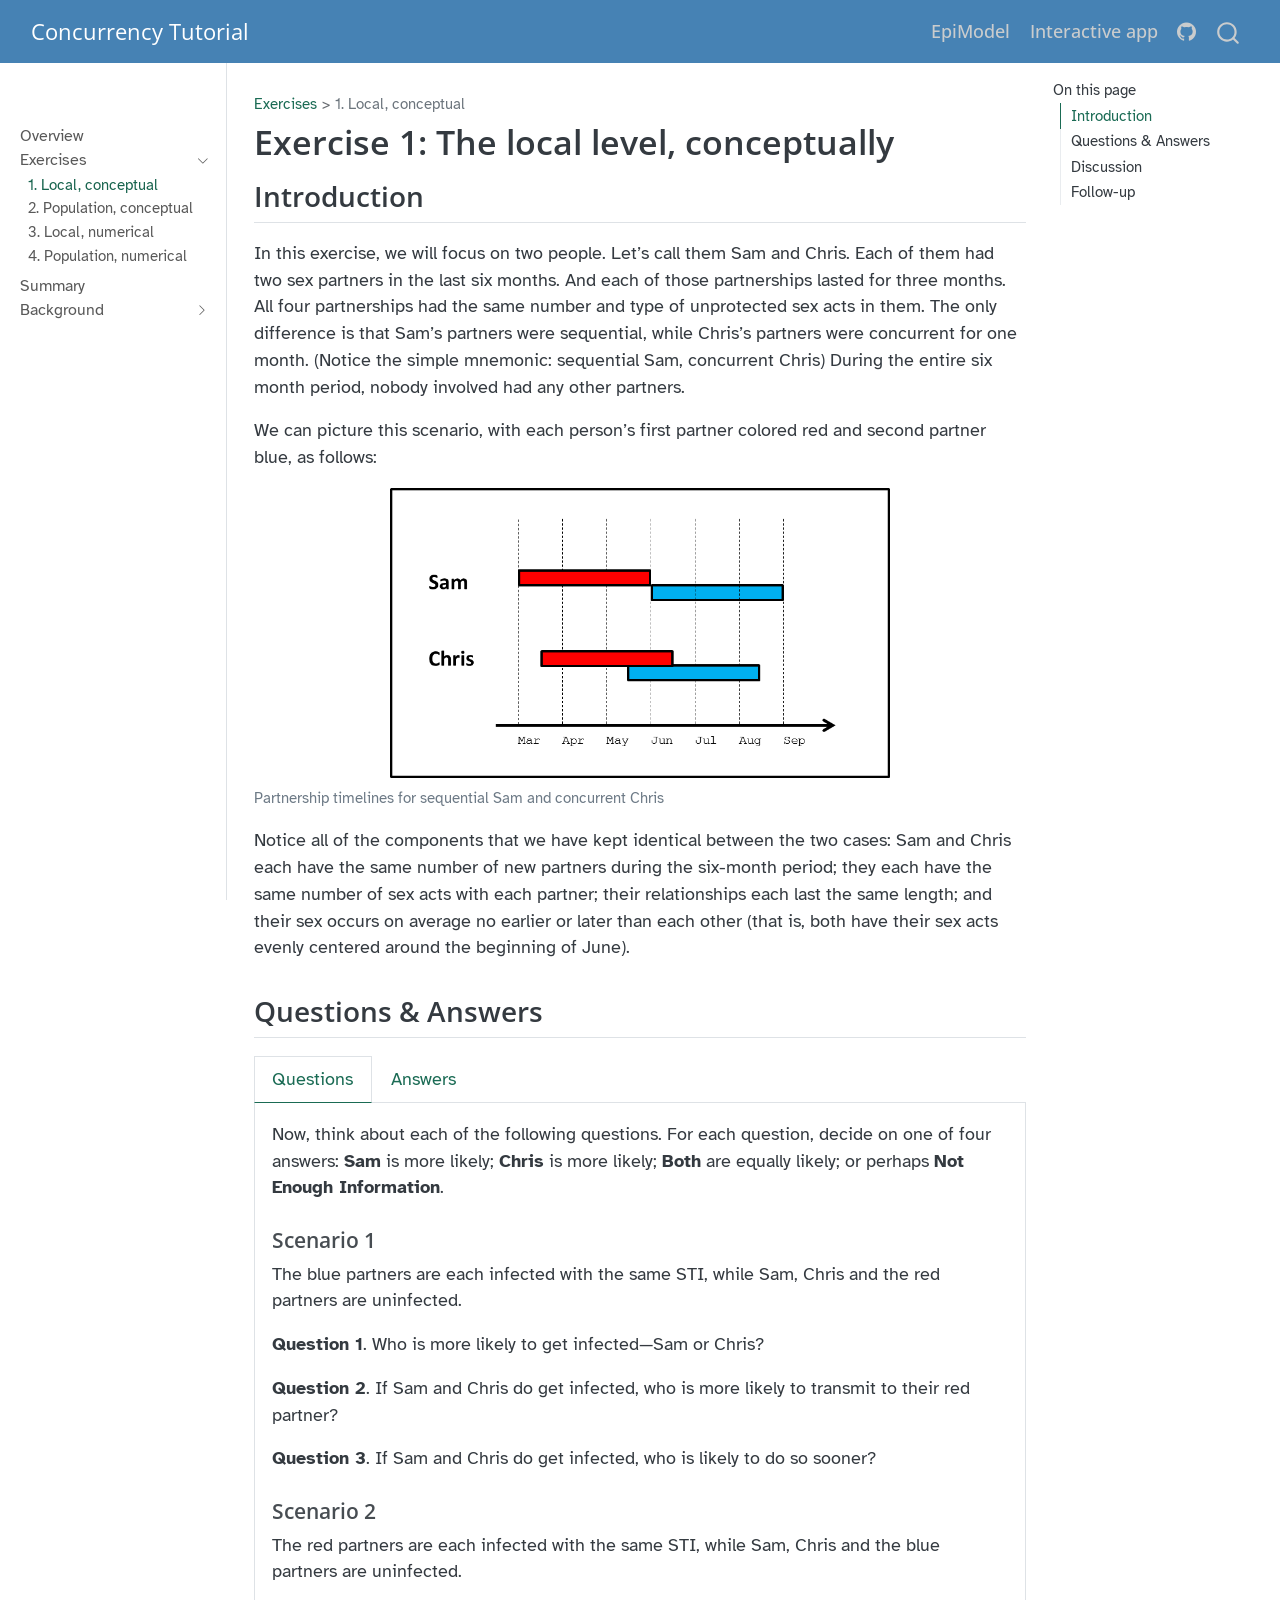
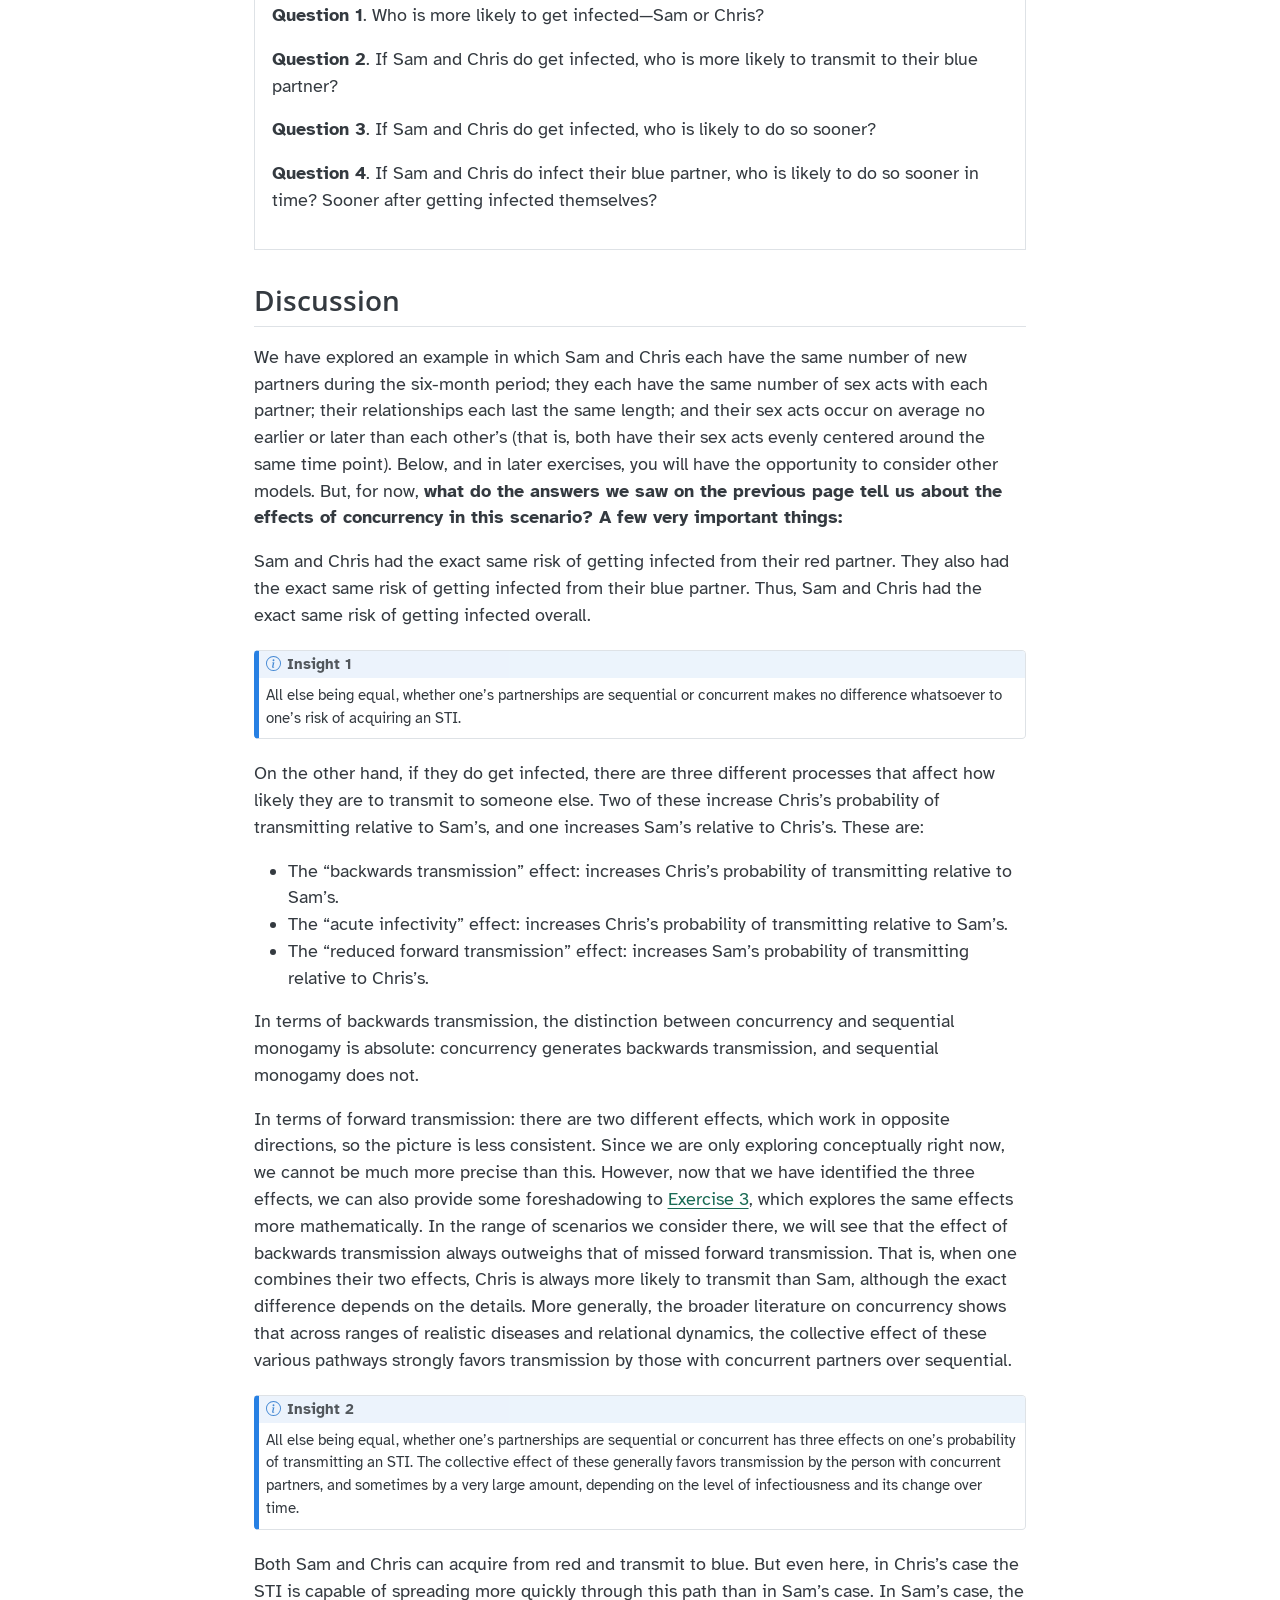
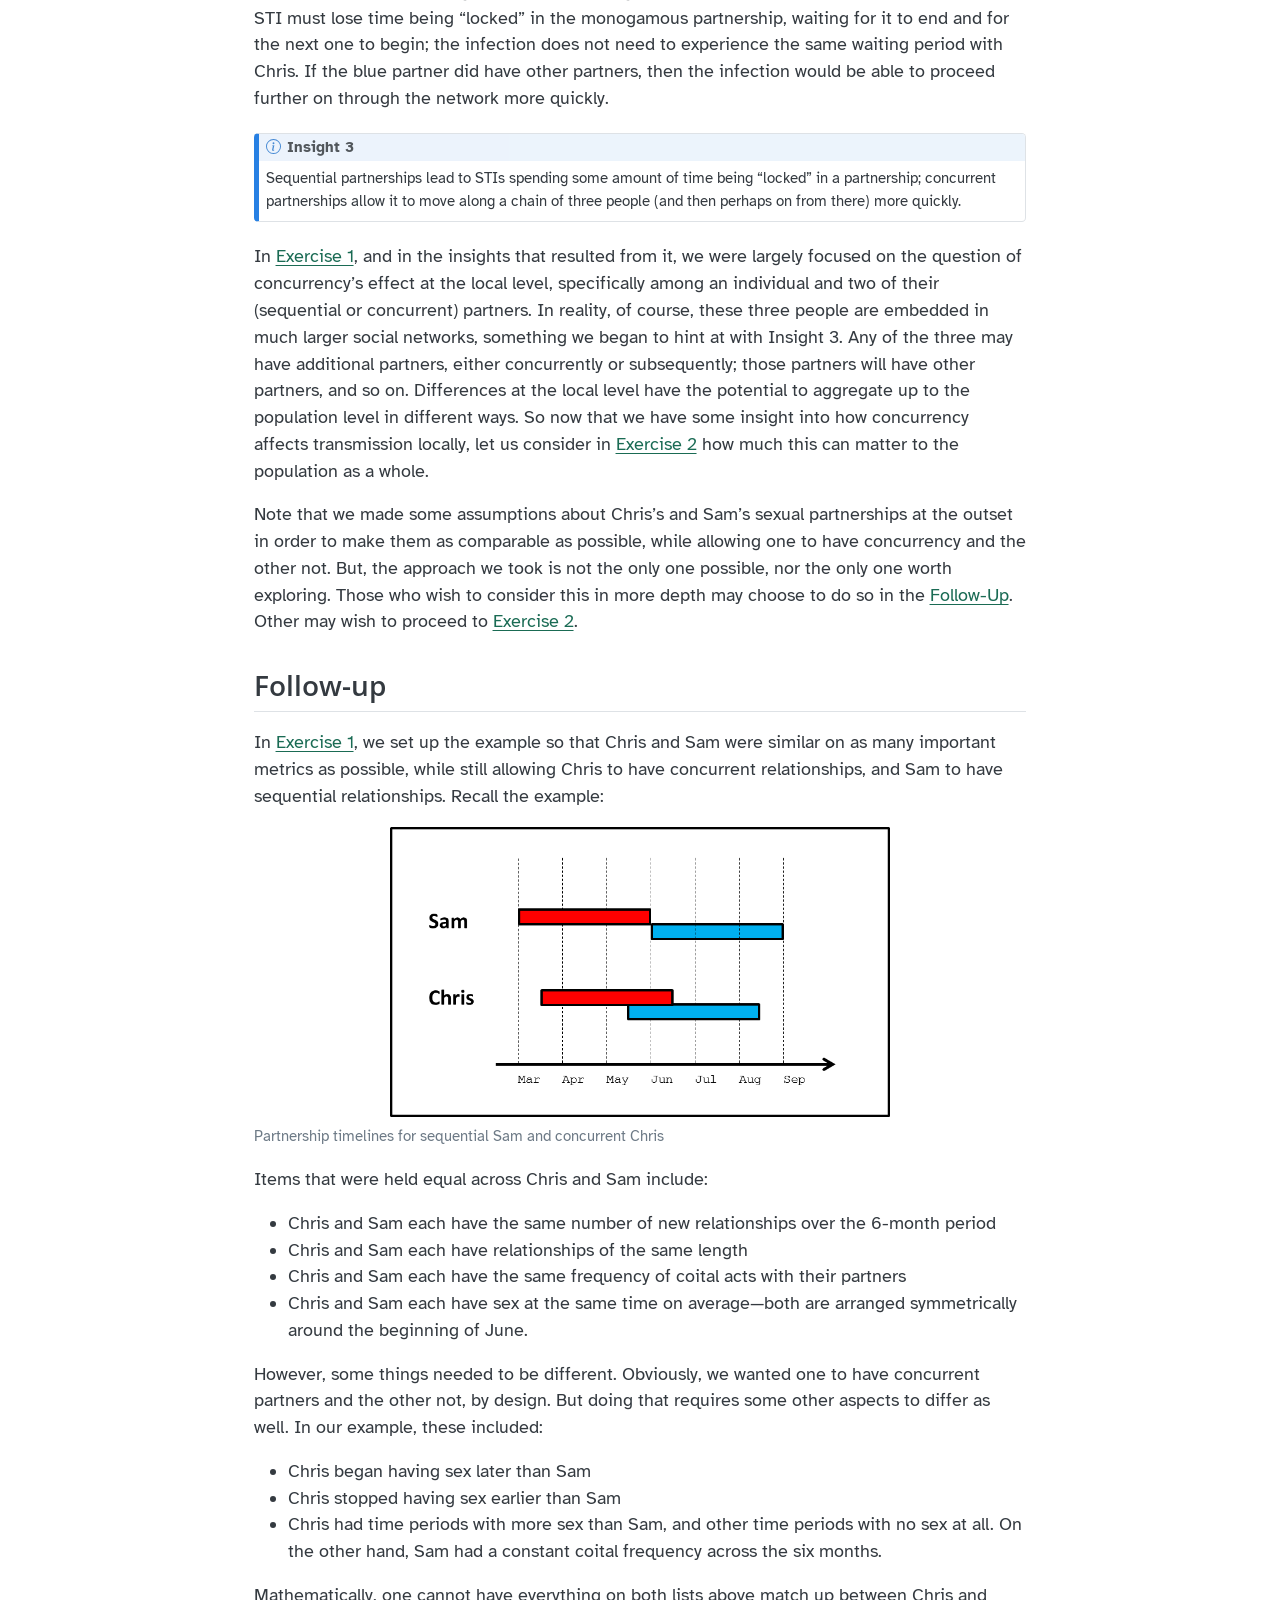
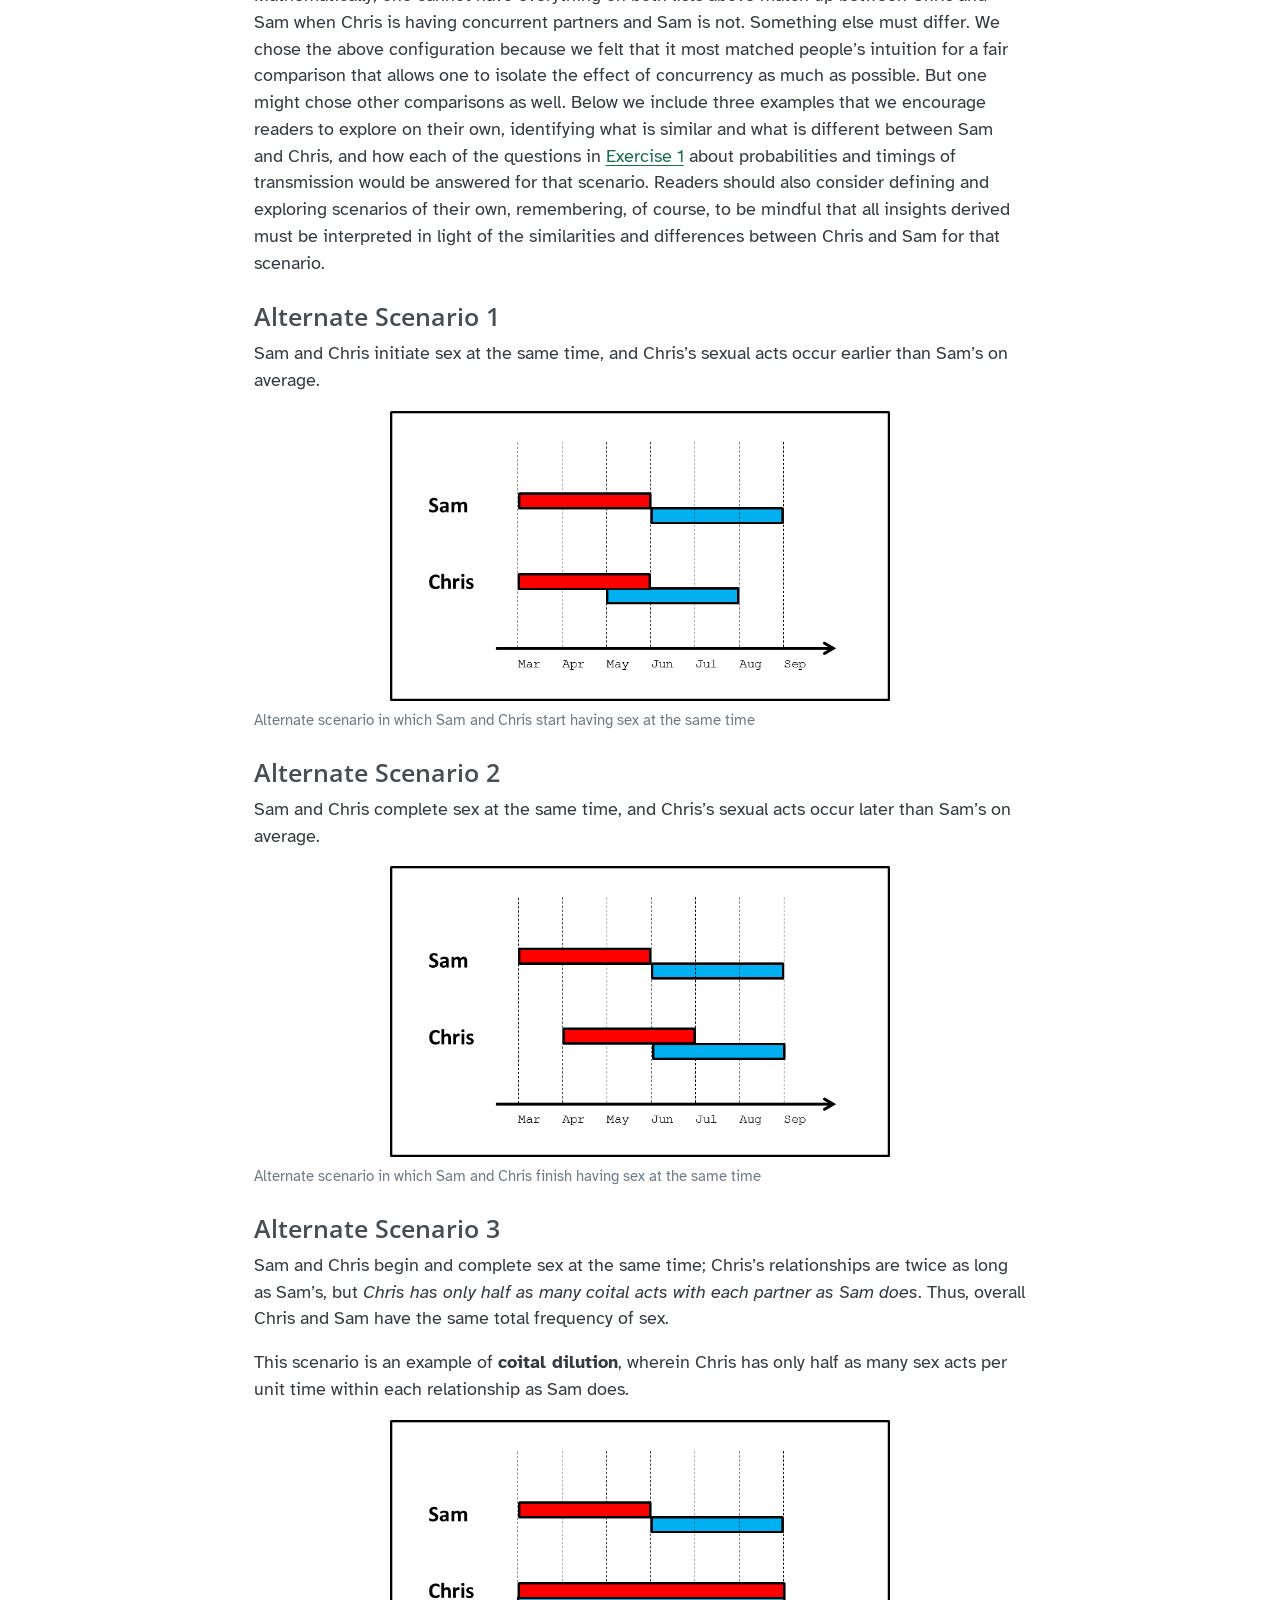
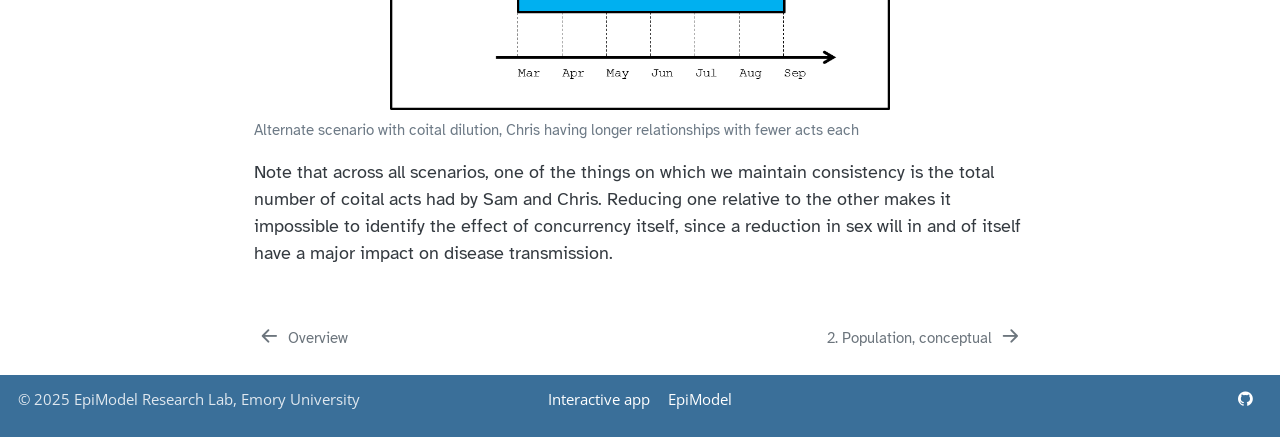
==== commit d573f0b4: "Built site for gh-pages" ====
--- a/ex1-local-conceptual.html
+++ b/ex1-local-conceptual.html
@@ -228,9 +228,9 @@
   <li><a href="#discussion" id="toc-discussion" class="nav-link" data-scroll-target="#discussion">Discussion</a></li>
   <li><a href="#exercise1fu" id="toc-exercise1fu" class="nav-link" data-scroll-target="#exercise1fu">Follow-up</a>
   <ul class="collapse">
-  <li><a href="#alternate-scenario-1.-sam-and-chris-initiate-sex-at-the-same-time-and-chriss-sexual-acts-occur-earlier-than-sams-on-average" id="toc-alternate-scenario-1.-sam-and-chris-initiate-sex-at-the-same-time-and-chriss-sexual-acts-occur-earlier-than-sams-on-average" class="nav-link" data-scroll-target="#alternate-scenario-1.-sam-and-chris-initiate-sex-at-the-same-time-and-chriss-sexual-acts-occur-earlier-than-sams-on-average">Alternate Scenario 1. Sam and Chris initiate sex at the same time, and Chris’s sexual acts occur earlier than Sam’s on average</a></li>
-  <li><a href="#alternate-scenario-2.-sam-and-chris-complete-sex-at-the-same-time-and-chriss-sexual-acts-occur-later-than-sams-on-average" id="toc-alternate-scenario-2.-sam-and-chris-complete-sex-at-the-same-time-and-chriss-sexual-acts-occur-later-than-sams-on-average" class="nav-link" data-scroll-target="#alternate-scenario-2.-sam-and-chris-complete-sex-at-the-same-time-and-chriss-sexual-acts-occur-later-than-sams-on-average">Alternate Scenario 2. Sam and Chris complete sex at the same time, and Chris’s sexual acts occur later than Sam’s on average</a></li>
-  <li><a href="#alternate-scenario-3.-sam-and-chris-begin-and-complete-sex-at-the-same-time-chriss-relationships-are-twice-as-long-as-sams-but-chris-has-only-half-as-many-coital-acts-with-each-partner-as-sam-does.-thus-overall-chris-and-sam-have-the-same-total-frequency-of-sex." id="toc-alternate-scenario-3.-sam-and-chris-begin-and-complete-sex-at-the-same-time-chriss-relationships-are-twice-as-long-as-sams-but-chris-has-only-half-as-many-coital-acts-with-each-partner-as-sam-does.-thus-overall-chris-and-sam-have-the-same-total-frequency-of-sex." class="nav-link" data-scroll-target="#alternate-scenario-3.-sam-and-chris-begin-and-complete-sex-at-the-same-time-chriss-relationships-are-twice-as-long-as-sams-but-chris-has-only-half-as-many-coital-acts-with-each-partner-as-sam-does.-thus-overall-chris-and-sam-have-the-same-total-frequency-of-sex.">Alternate Scenario 3. Sam and Chris begin and complete sex at the same time; Chris’s relationships are twice as long as Sam’s, but <em>Chris has only half as many coital acts with each partner as Sam does</em>. Thus, overall Chris and Sam have the same total frequency of sex.</a></li>
+  <li><a href="#alternate-scenario-1" id="toc-alternate-scenario-1" class="nav-link" data-scroll-target="#alternate-scenario-1">Alternate Scenario 1</a></li>
+  <li><a href="#alternate-scenario-2" id="toc-alternate-scenario-2" class="nav-link" data-scroll-target="#alternate-scenario-2">Alternate Scenario 2</a></li>
+  <li><a href="#alternate-scenario-3" id="toc-alternate-scenario-3" class="nav-link" data-scroll-target="#alternate-scenario-3">Alternate Scenario 3</a></li>
   </ul></li>
   </ul>
 </nav>
@@ -276,14 +276,16 @@
 <div class="tab-content">
 <div id="tabset-1-1" class="tab-pane active" role="tabpanel" aria-labelledby="tabset-1-1-tab">
 <p>Now, think about each of the following questions. For each question, decide on one of four answers: <strong>Sam</strong> is more likely; <strong>Chris</strong> is more likely; <strong>Both</strong> are equally likely; or perhaps <strong>Not Enough Information</strong>.</p>
-<section id="scenario-1-the-blue-partners-are-each-infected-with-the-same-sti-while-sam-chris-and-the-red-partners-are-uninfected." class="level4">
-<h4 class="anchored" data-anchor-id="scenario-1-the-blue-partners-are-each-infected-with-the-same-sti-while-sam-chris-and-the-red-partners-are-uninfected.">Scenario 1: The blue partners are each infected with the same STI, while Sam, Chris and the red partners are uninfected.</h4>
+<section id="scenario-1" class="level4">
+<h4 class="anchored" data-anchor-id="scenario-1">Scenario 1</h4>
+<p>The blue partners are each infected with the same STI, while Sam, Chris and the red partners are uninfected.</p>
 <p><strong>Question 1</strong>. Who is more likely to get infected—Sam or Chris?</p>
 <p><strong>Question 2</strong>. If Sam and Chris do get infected, who is more likely to transmit to their red partner?</p>
 <p><strong>Question 3</strong>. If Sam and Chris do get infected, who is likely to do so sooner? <br></p>
 </section>
-<section id="scenario-2-the-red-partners-are-each-infected-with-the-same-sti-while-sam-chris-and-the-blue-partners-are-uninfected." class="level4">
-<h4 class="anchored" data-anchor-id="scenario-2-the-red-partners-are-each-infected-with-the-same-sti-while-sam-chris-and-the-blue-partners-are-uninfected.">Scenario 2: The red partners are each infected with the same STI, while Sam, Chris and the blue partners are uninfected.</h4>
+<section id="scenario-2" class="level4">
+<h4 class="anchored" data-anchor-id="scenario-2">Scenario 2</h4>
+<p>The red partners are each infected with the same STI, while Sam, Chris and the blue partners are uninfected.</p>
 <p><strong>Question 1</strong>. Who is more likely to get infected—Sam or Chris?</p>
 <p><strong>Question 2</strong>. If Sam and Chris do get infected, who is more likely to transmit to their blue partner?</p>
 <p><strong>Question 3</strong>. If Sam and Chris do get infected, who is likely to do so sooner?</p>
@@ -291,14 +293,16 @@
 </section>
 </div>
 <div id="tabset-1-2" class="tab-pane" role="tabpanel" aria-labelledby="tabset-1-2-tab">
-<section id="scenario-1-the-blue-partners-are-each-infected-with-the-same-sti-while-sam-chris-and-the-red-partners-are-uninfected.-1" class="level4">
-<h4 class="anchored" data-anchor-id="scenario-1-the-blue-partners-are-each-infected-with-the-same-sti-while-sam-chris-and-the-red-partners-are-uninfected.-1">Scenario 1: The blue partners are each infected with the same STI, while Sam, Chris and the red partners are uninfected.</h4>
+<section id="scenario-1-1" class="level4">
+<h4 class="anchored" data-anchor-id="scenario-1-1">Scenario 1</h4>
+<p>The blue partners are each infected with the same STI, while Sam, Chris and the red partners are uninfected.</p>
 <p><strong>Question 1</strong>: Who is more likely to get infected—Sam or Chris? <strong>Both are equally likely</strong>. Sam and Chris can each be infected by their blue partner only. And they each have the same amount and type of exposure (sex acts) with them.</p>
 <p><strong>Question 2</strong>: If Sam and Chris do get infected, who is more likely to transmit to their red partner? <strong>Chris</strong>. In fact, Sam has zero probability of transmitting to the red partner. Chris is capable of doing so; we don’t know the exact probability, but it is presumably greater than 0. Let us call this phenomenon “<strong>backwards transmission</strong>.” The word “backwards” refers to the fact that because Chris has concurrent partners, an infection can be transmitted from the second partner Chris acquired (blue) <strong>back</strong> to the first partner Chris acquired (red).</p>
 <p><strong>Question 3</strong>: If Sam and Chris do get infected, who is likely to do so sooner? <strong>Chris</strong>. Chris’s window of exposure to the blue partner occurs earlier than Sam’s, even though overall (across both partners) Chris does not have sex any earlier than Sam does on average. We will call this effect “<strong>accelerated acquisition.</strong>”</p>
 </section>
-<section id="scenario-2-the-red-partners-are-each-infected-with-the-same-sti-while-sam-chris-and-the-blue-partners-are-uninfected.-1" class="level4">
-<h4 class="anchored" data-anchor-id="scenario-2-the-red-partners-are-each-infected-with-the-same-sti-while-sam-chris-and-the-blue-partners-are-uninfected.-1">Scenario 2: The red partners are each infected with the same STI, while Sam, Chris and the blue partners are uninfected.</h4>
+<section id="scenario-2-1" class="level4">
+<h4 class="anchored" data-anchor-id="scenario-2-1">Scenario 2</h4>
+<p>The red partners are each infected with the same STI, while Sam, Chris and the blue partners are uninfected.</p>
 <p><strong>Question 1</strong>: Who is more likely to get infected—Sam or Chris? <strong>Both are equally likely</strong>. Sam and Chris can each be infected by their red partner only. And they each have the same amount and type of exposure (sex acts) with them.</p>
 <p><strong>Question 2</strong>: If Sam and Chris do get infected, who is more likely to transmit to their blue partner? <strong>Not enough information</strong>. This one is the most tricky; the answer depends on a number of pieces, including the overall level of transmissibility of the infection in question; whether or not that level varies over time; and the frequency of sex acts within each relationship. Clearly, both Sam and Chris are capable of infecting their blue partner. Beyond that, there are two different possible effects that work in opposite directions:</p>
 <p><em>Favoring transmission by Chris</em>: Some STIs can be cleared by the body naturally, or as result of treatment. Examples include gonorrhea and chlamydia. Other STIs, like HIV, cannot be cured, but have a short period early in infection during which an individual is highly infectious to others. For HIV, this period lasts perhaps 2-3 months, and an individual may be 10 to 40 times more infectious than they are subsequently. (See Hollingsworth et al.&nbsp;2008, Abu Raddad and Longini 2008, and Pinkerton 2008 for these estimates). In these contexts, Chris may be more likely to infect the blue partner than Sam is, since Chris is more likely to be having sex with the blue partner during the time shortly after being infected by red, while still infected (for curable STIs) or highly infectious (for HIV). For example, if Sam and Chris are each infected by their red partner at the beginning of those partnerships, three months will pass before Sam has sex with blue for the first time, but only two months will pass for Chris. If they are each infected one month into their relationships with red, then two months will pass for Sam before initiating sex with blue, and only one month for Chris. And so on. In each case, Sam is more likely to have been cured of the disease, or to have moved out of the period of high infectiousness before being with blue. Let us call this effect “<strong>acute infectivity</strong>”. We will use the term to refer to all cases in which infectiousness goes down with time, whether to 0 or to some positive value, and whether through cure or through treatment or through the natural history of the infection. Note that the likelihood of Sam and Chris getting infected early or late in their relationship with the red partner—which determines the importance of the acute infectivity effect—is a function of overall infectiousness per act and number of acts per relationship.</p>
@@ -389,8 +393,9 @@
 <li>Chris had time periods with more sex than Sam, and other time periods with no sex at all. On the other hand, Sam had a constant coital frequency across the six months.</li>
 </ul>
 <p>Mathematically, one cannot have everything on both lists above match up between Chris and Sam when Chris is having concurrent partners and Sam is not. Something else must differ. We chose the above configuration because we felt that it most matched people’s intuition for a fair comparison that allows one to isolate the effect of concurrency as much as possible. But one might chose other comparisons as well. Below we include three examples that we encourage readers to explore on their own, identifying what is similar and what is different between Sam and Chris, and how each of the questions in <a href="./ex1-local-conceptual.html">Exercise 1</a> about probabilities and timings of transmission would be answered for that scenario. Readers should also consider defining and exploring scenarios of their own, remembering, of course, to be mindful that all insights derived must be interpreted in light of the similarities and differences between Chris and Sam for that scenario.</p>
-<section id="alternate-scenario-1.-sam-and-chris-initiate-sex-at-the-same-time-and-chriss-sexual-acts-occur-earlier-than-sams-on-average" class="level3">
-<h3 class="anchored" data-anchor-id="alternate-scenario-1.-sam-and-chris-initiate-sex-at-the-same-time-and-chriss-sexual-acts-occur-earlier-than-sams-on-average">Alternate Scenario 1. Sam and Chris initiate sex at the same time, and Chris’s sexual acts occur earlier than Sam’s on average</h3>
+<section id="alternate-scenario-1" class="level3">
+<h3 class="anchored" data-anchor-id="alternate-scenario-1">Alternate Scenario 1</h3>
+<p>Sam and Chris initiate sex at the same time, and Chris’s sexual acts occur earlier than Sam’s on average.</p>
 <div class="quarto-figure quarto-figure-center">
 <figure class="figure">
 <p><img src="ConcurrencyTutorialFiles/samandchrisleft.png" class="img-fluid figure-img" width="500"></p>
@@ -398,8 +403,9 @@
 </figure>
 </div>
 </section>
-<section id="alternate-scenario-2.-sam-and-chris-complete-sex-at-the-same-time-and-chriss-sexual-acts-occur-later-than-sams-on-average" class="level3">
-<h3 class="anchored" data-anchor-id="alternate-scenario-2.-sam-and-chris-complete-sex-at-the-same-time-and-chriss-sexual-acts-occur-later-than-sams-on-average">Alternate Scenario 2. Sam and Chris complete sex at the same time, and Chris’s sexual acts occur later than Sam’s on average</h3>
+<section id="alternate-scenario-2" class="level3">
+<h3 class="anchored" data-anchor-id="alternate-scenario-2">Alternate Scenario 2</h3>
+<p>Sam and Chris complete sex at the same time, and Chris’s sexual acts occur later than Sam’s on average.</p>
 <div class="quarto-figure quarto-figure-center">
 <figure class="figure">
 <p><img src="ConcurrencyTutorialFiles/samandchrisright.png" class="img-fluid figure-img" width="500"></p>
@@ -407,8 +413,9 @@
 </figure>
 </div>
 </section>
-<section id="alternate-scenario-3.-sam-and-chris-begin-and-complete-sex-at-the-same-time-chriss-relationships-are-twice-as-long-as-sams-but-chris-has-only-half-as-many-coital-acts-with-each-partner-as-sam-does.-thus-overall-chris-and-sam-have-the-same-total-frequency-of-sex." class="level3">
-<h3 class="anchored" data-anchor-id="alternate-scenario-3.-sam-and-chris-begin-and-complete-sex-at-the-same-time-chriss-relationships-are-twice-as-long-as-sams-but-chris-has-only-half-as-many-coital-acts-with-each-partner-as-sam-does.-thus-overall-chris-and-sam-have-the-same-total-frequency-of-sex.">Alternate Scenario 3. Sam and Chris begin and complete sex at the same time; Chris’s relationships are twice as long as Sam’s, but <em>Chris has only half as many coital acts with each partner as Sam does</em>. Thus, overall Chris and Sam have the same total frequency of sex.</h3>
+<section id="alternate-scenario-3" class="level3">
+<h3 class="anchored" data-anchor-id="alternate-scenario-3">Alternate Scenario 3</h3>
+<p>Sam and Chris begin and complete sex at the same time; Chris’s relationships are twice as long as Sam’s, but <em>Chris has only half as many coital acts with each partner as Sam does</em>. Thus, overall Chris and Sam have the same total frequency of sex.</p>
 <p>This scenario is an example of <strong>coital dilution</strong>, wherein Chris has only half as many sex acts per unit time within each relationship as Sam does.</p>
 <div class="quarto-figure quarto-figure-center">
 <figure class="figure">
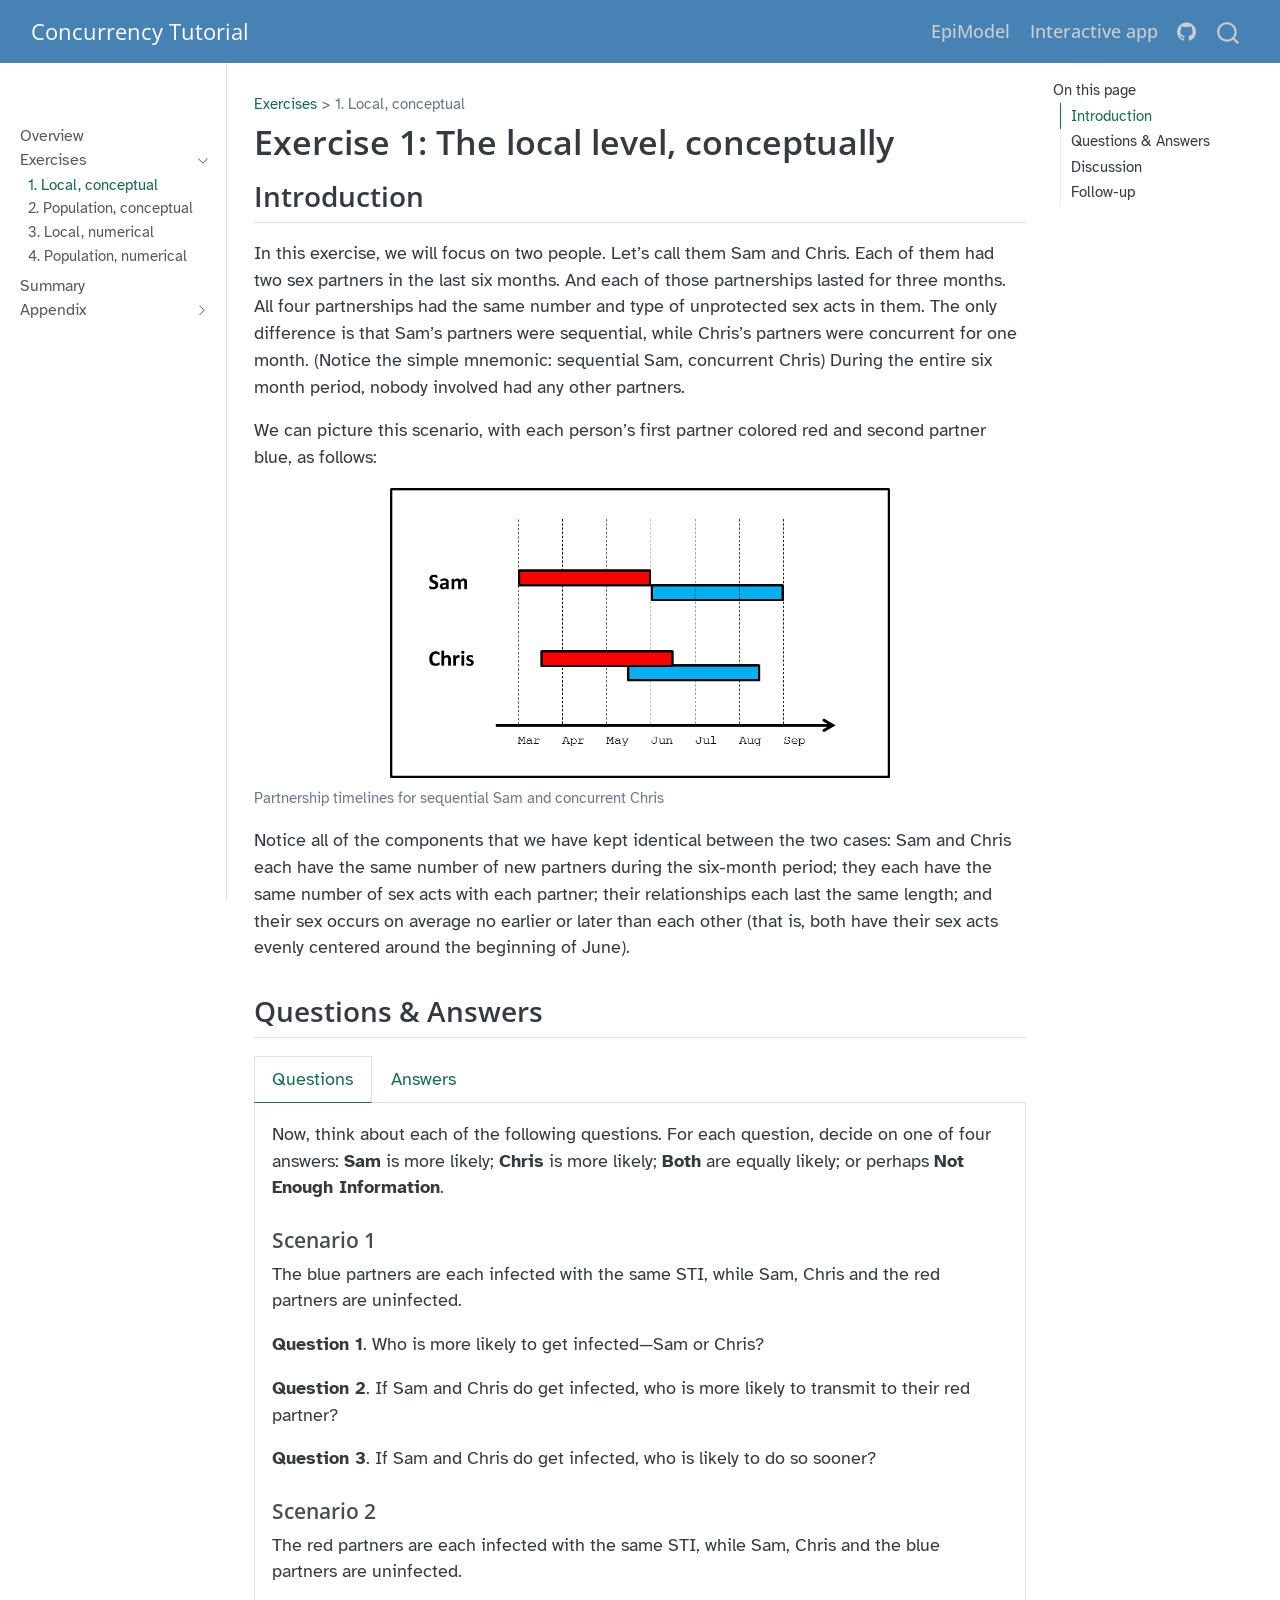
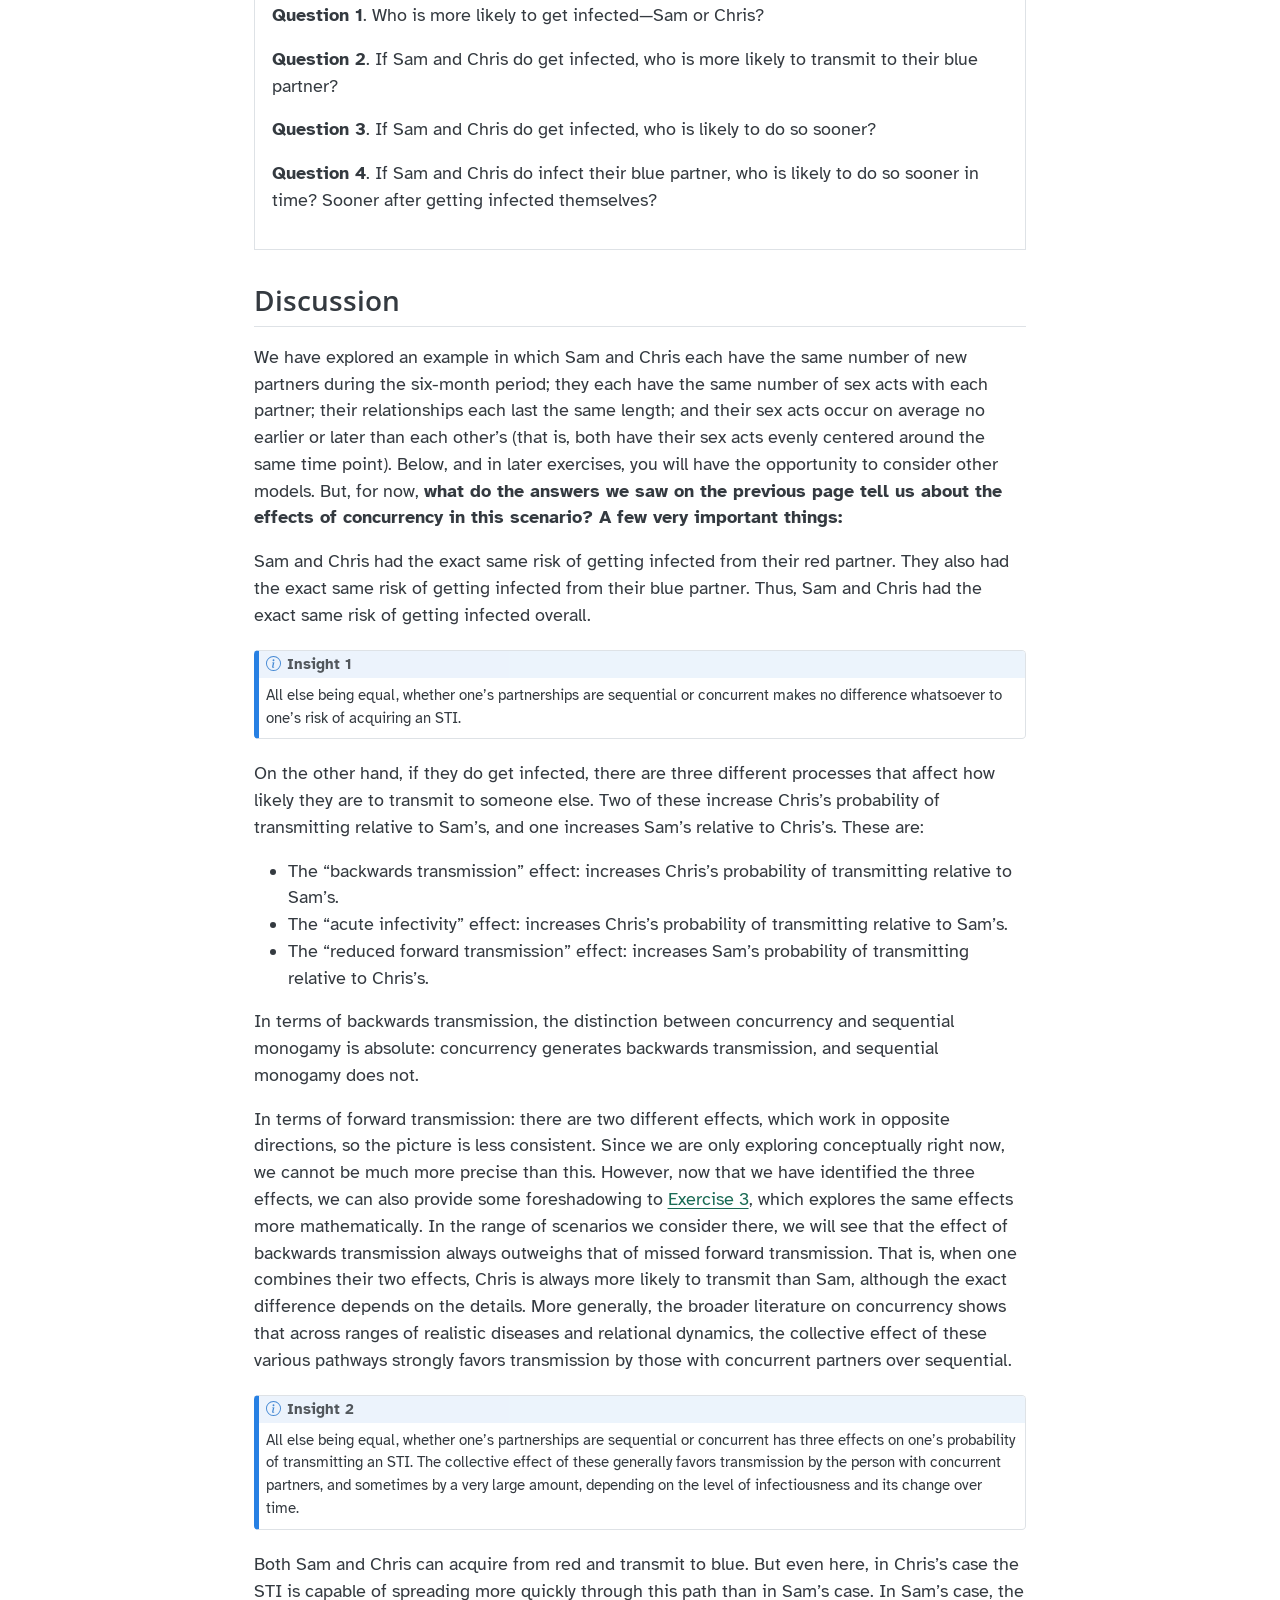
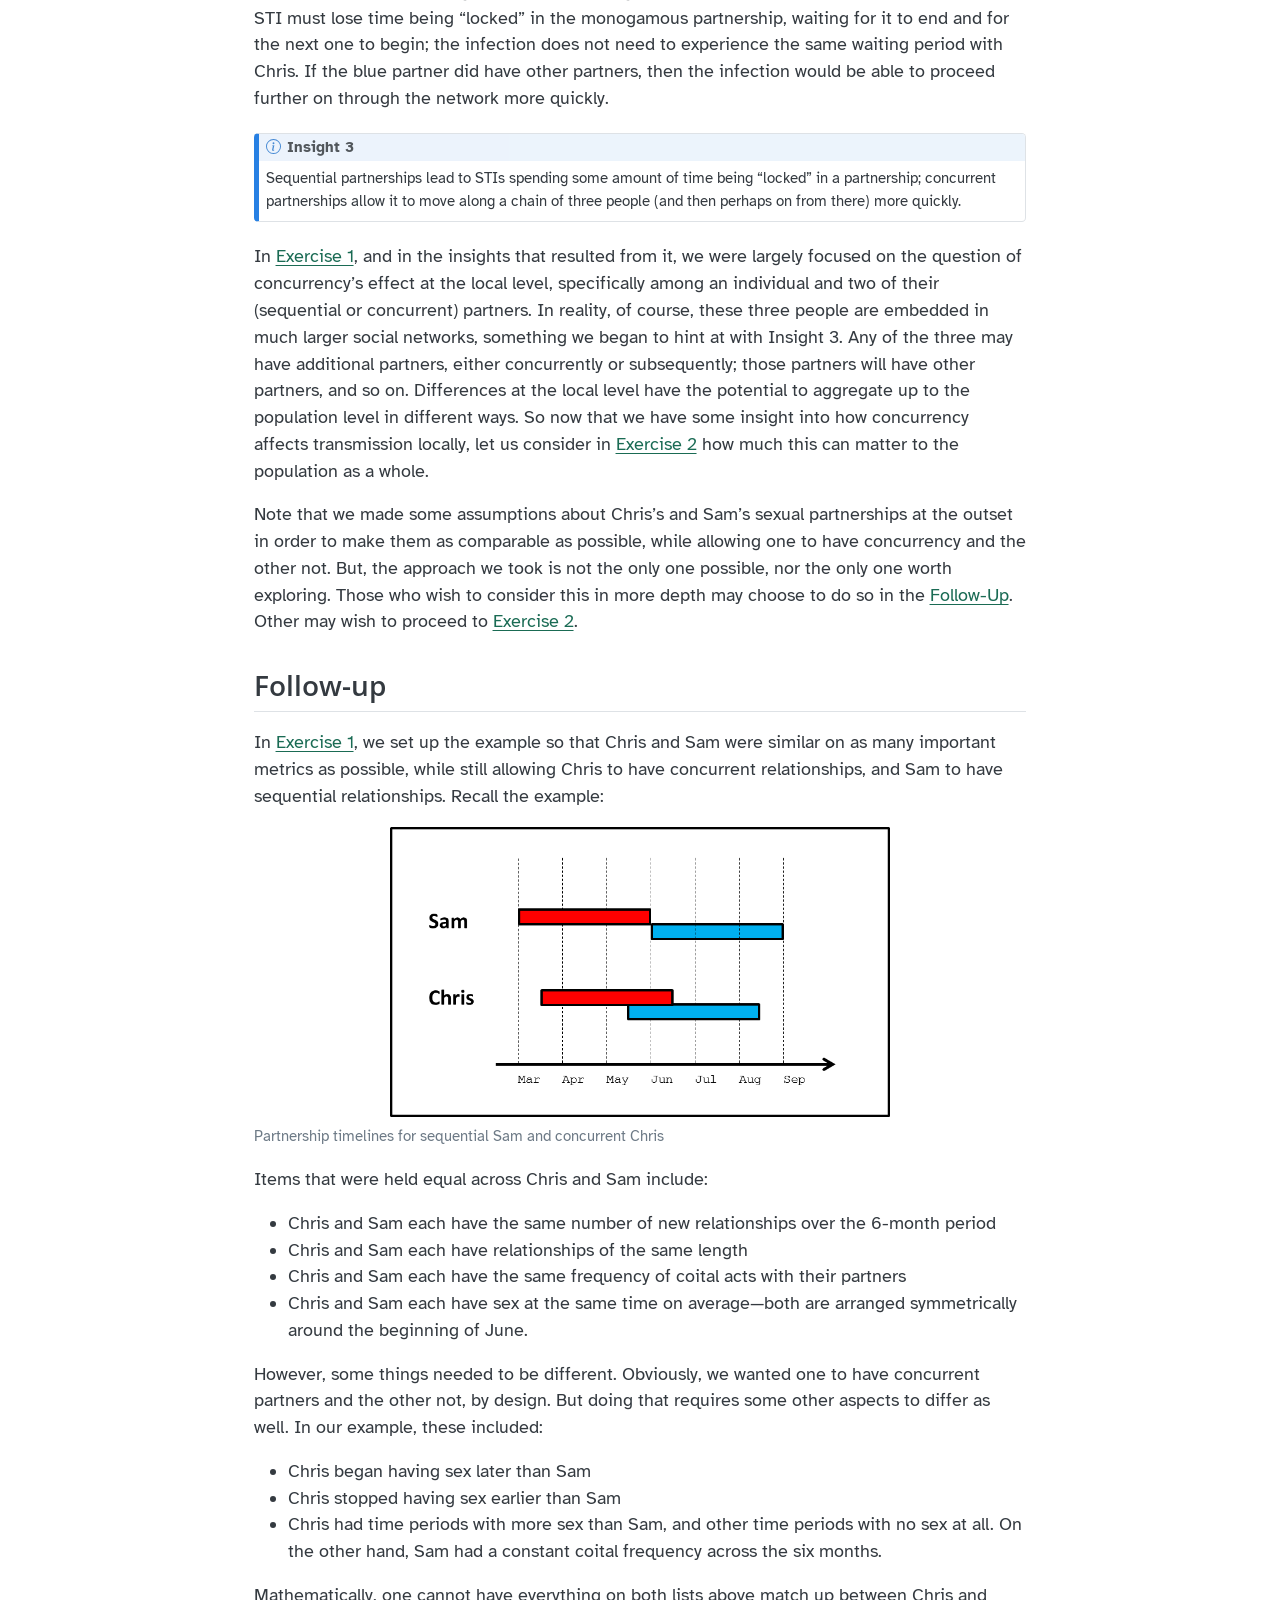
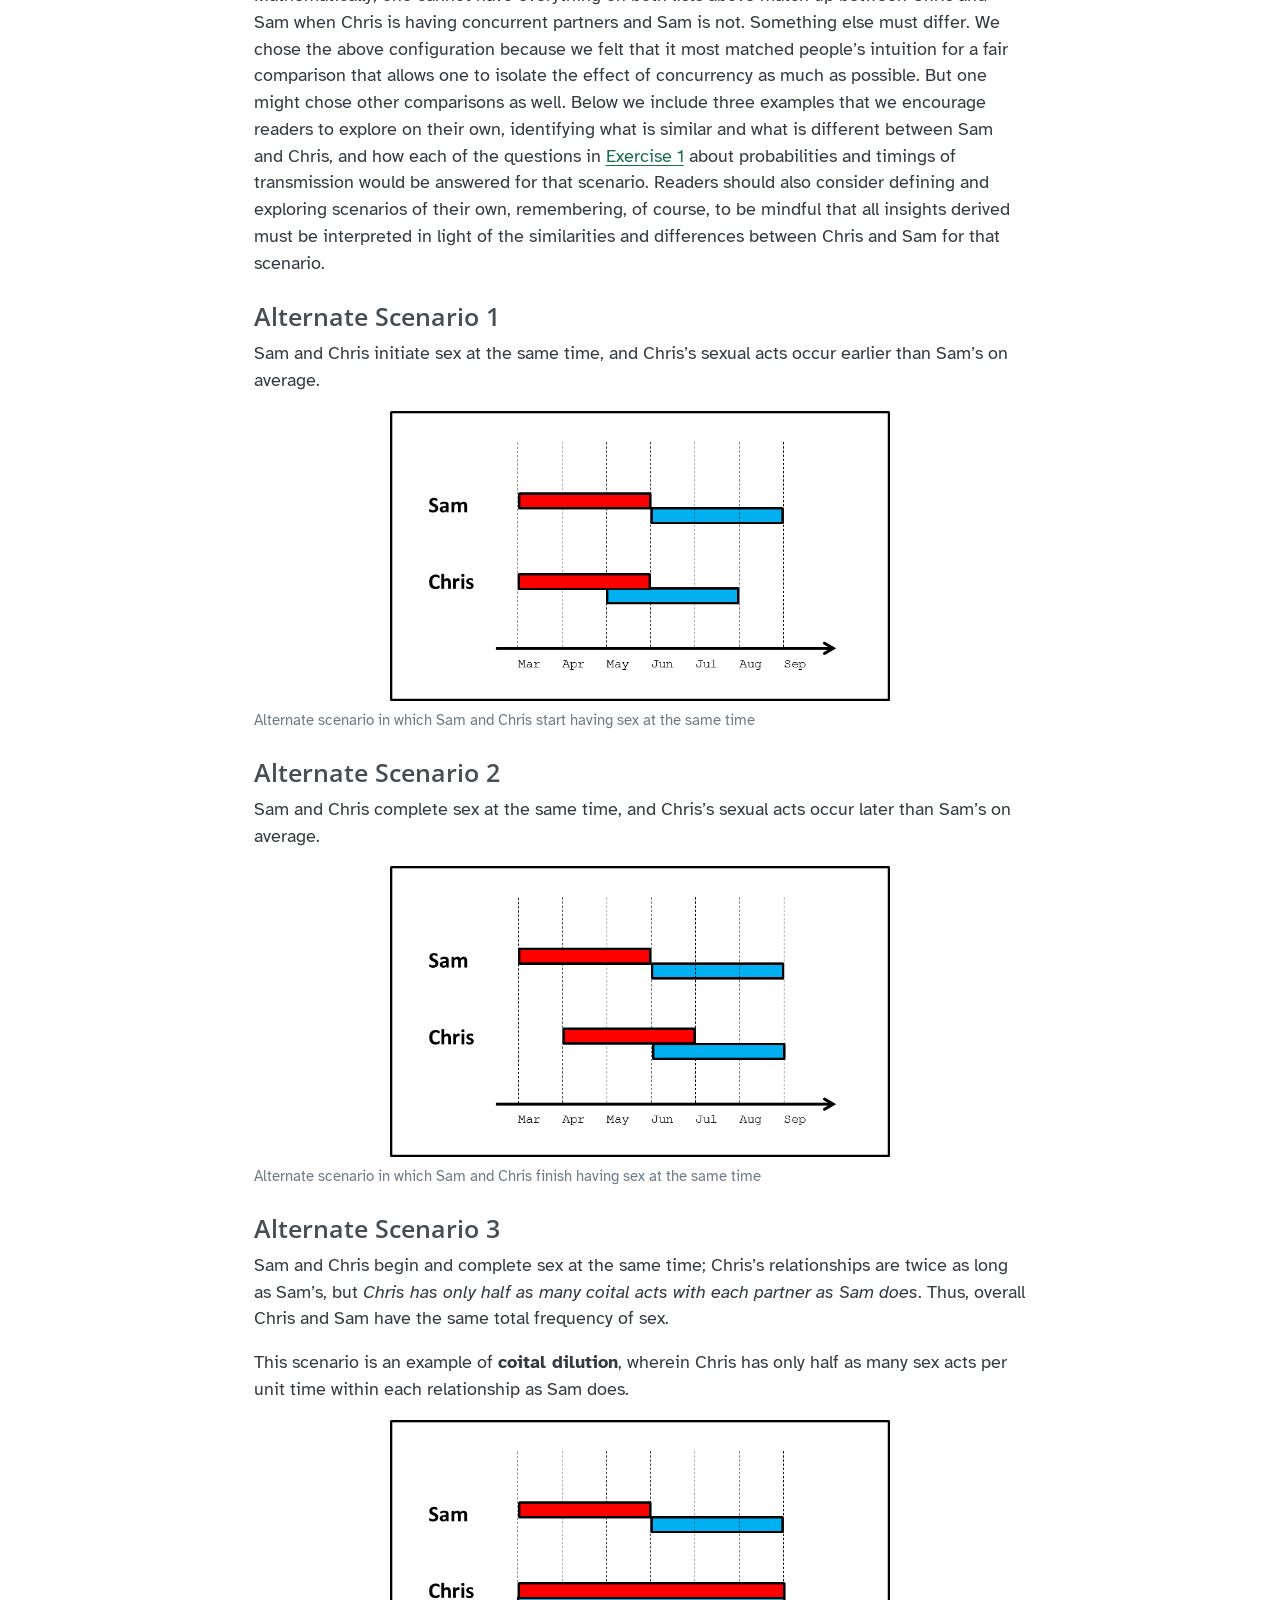
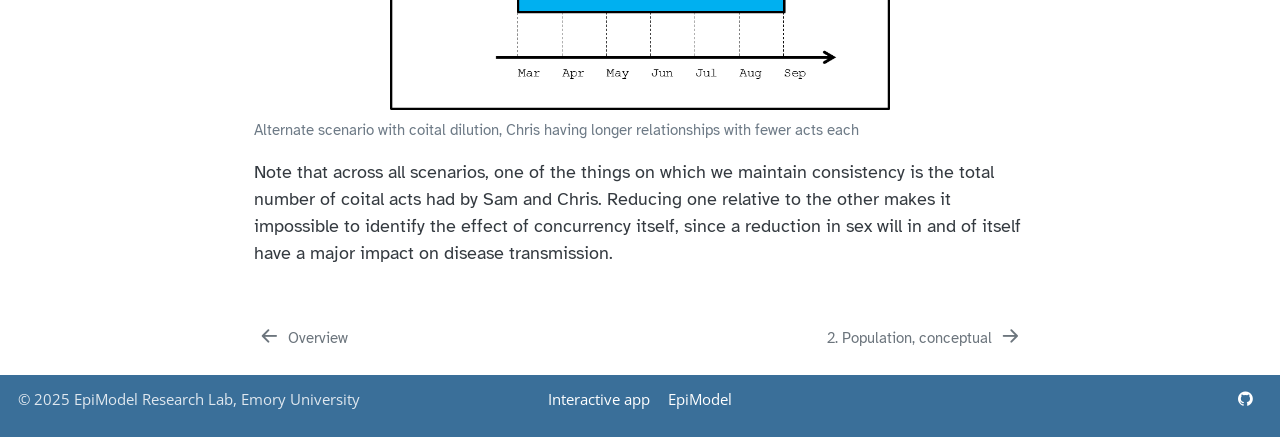
==== commit 7298b105: "Built site for gh-pages" ====
--- a/ex1-local-conceptual.html
+++ b/ex1-local-conceptual.html
@@ -187,7 +187,7 @@
         <li class="sidebar-item sidebar-item-section">
       <div class="sidebar-item-container"> 
             <a class="sidebar-item-text sidebar-link text-start collapsed" data-bs-toggle="collapse" data-bs-target="#quarto-sidebar-section-2" role="navigation" aria-expanded="false">
- <span class="menu-text">Background</span></a>
+ <span class="menu-text">Appendix</span></a>
           <a class="sidebar-item-toggle text-start collapsed" data-bs-toggle="collapse" data-bs-target="#quarto-sidebar-section-2" role="navigation" aria-expanded="false" aria-label="Toggle section">
             <i class="bi bi-chevron-right ms-2"></i>
           </a> 
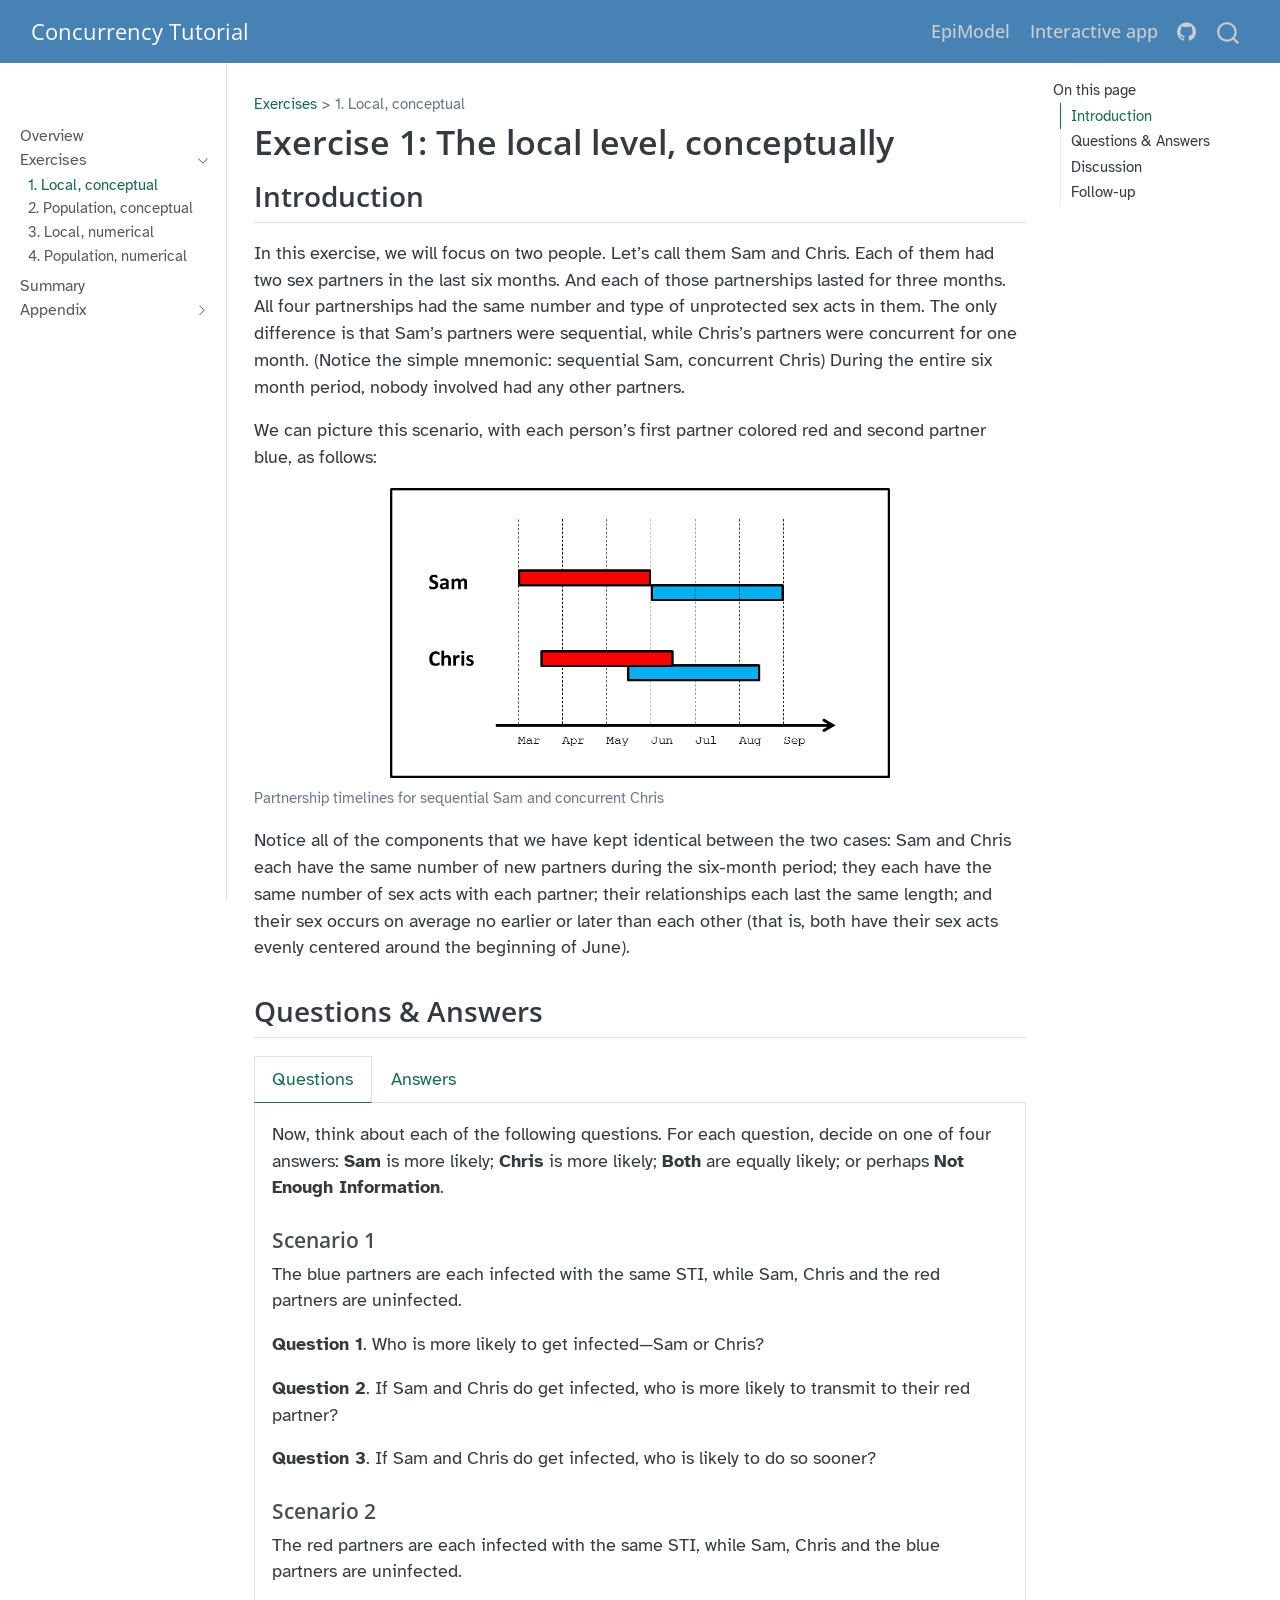
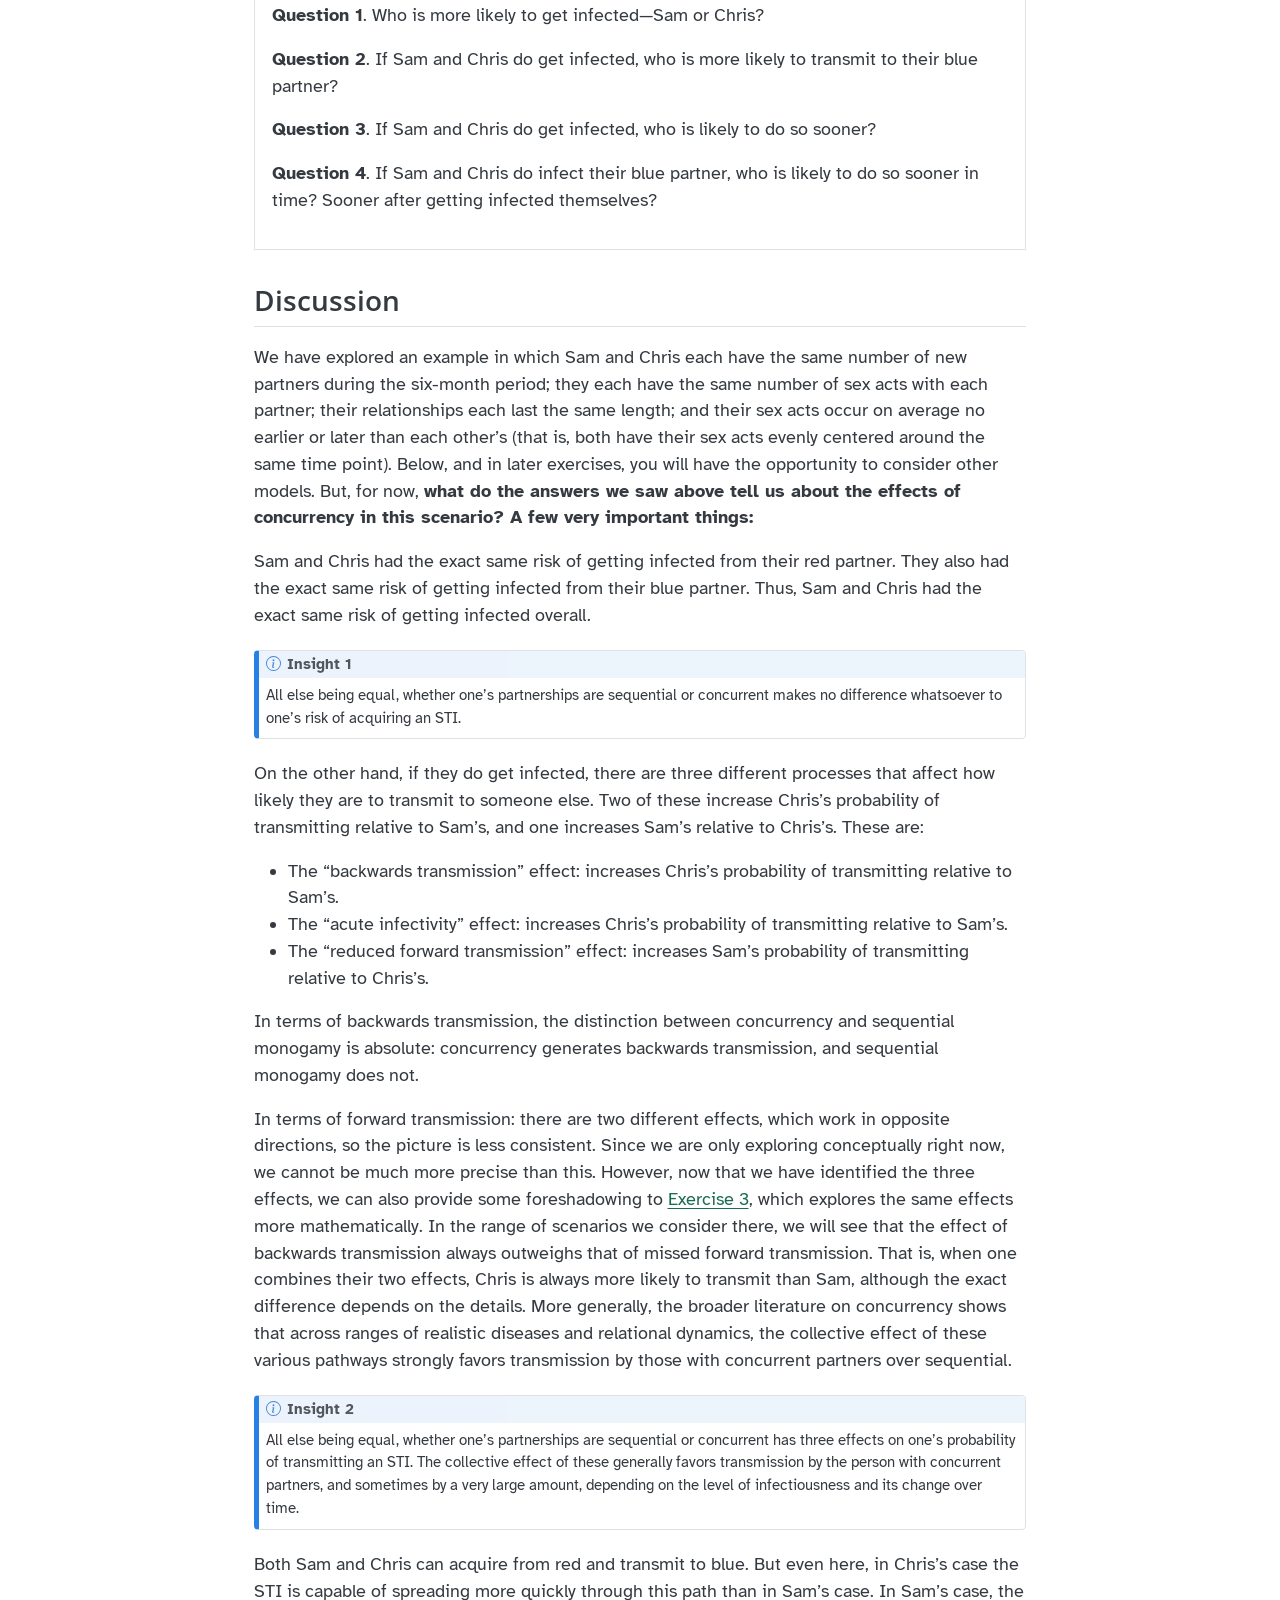
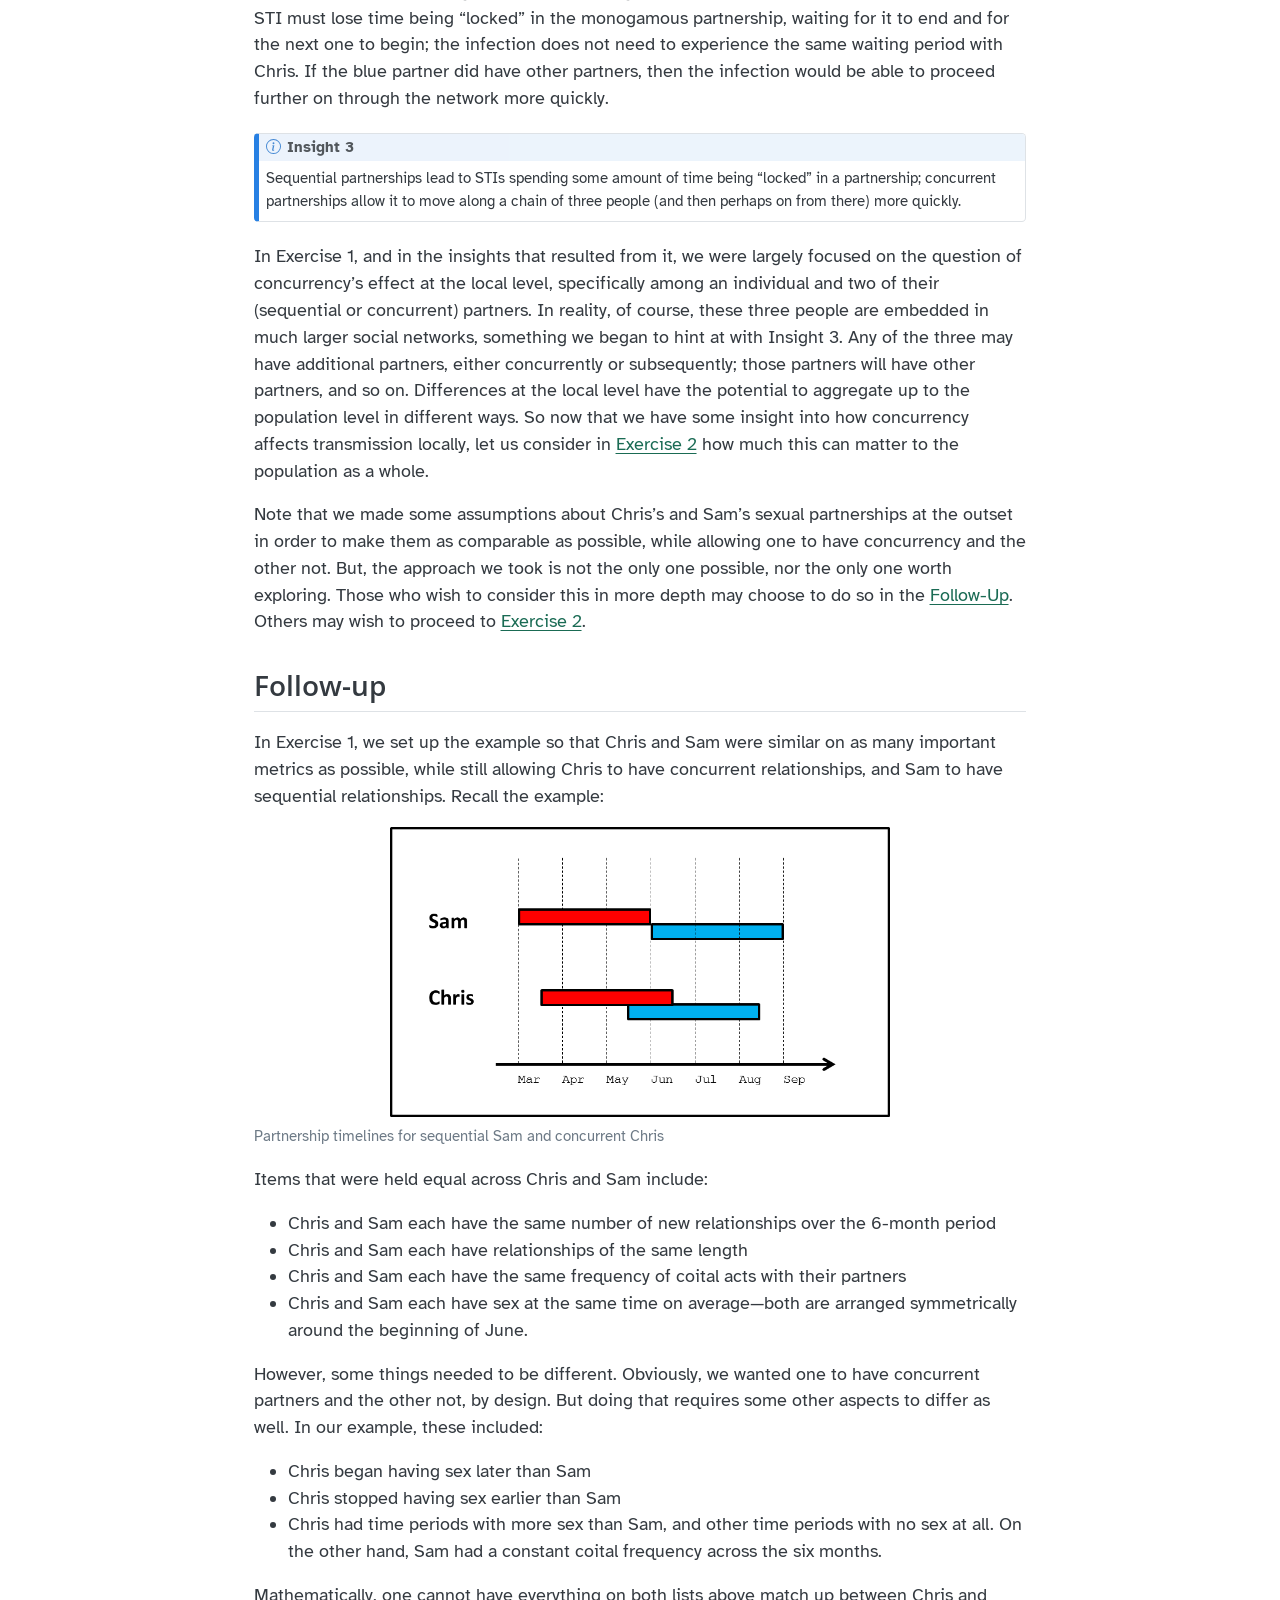
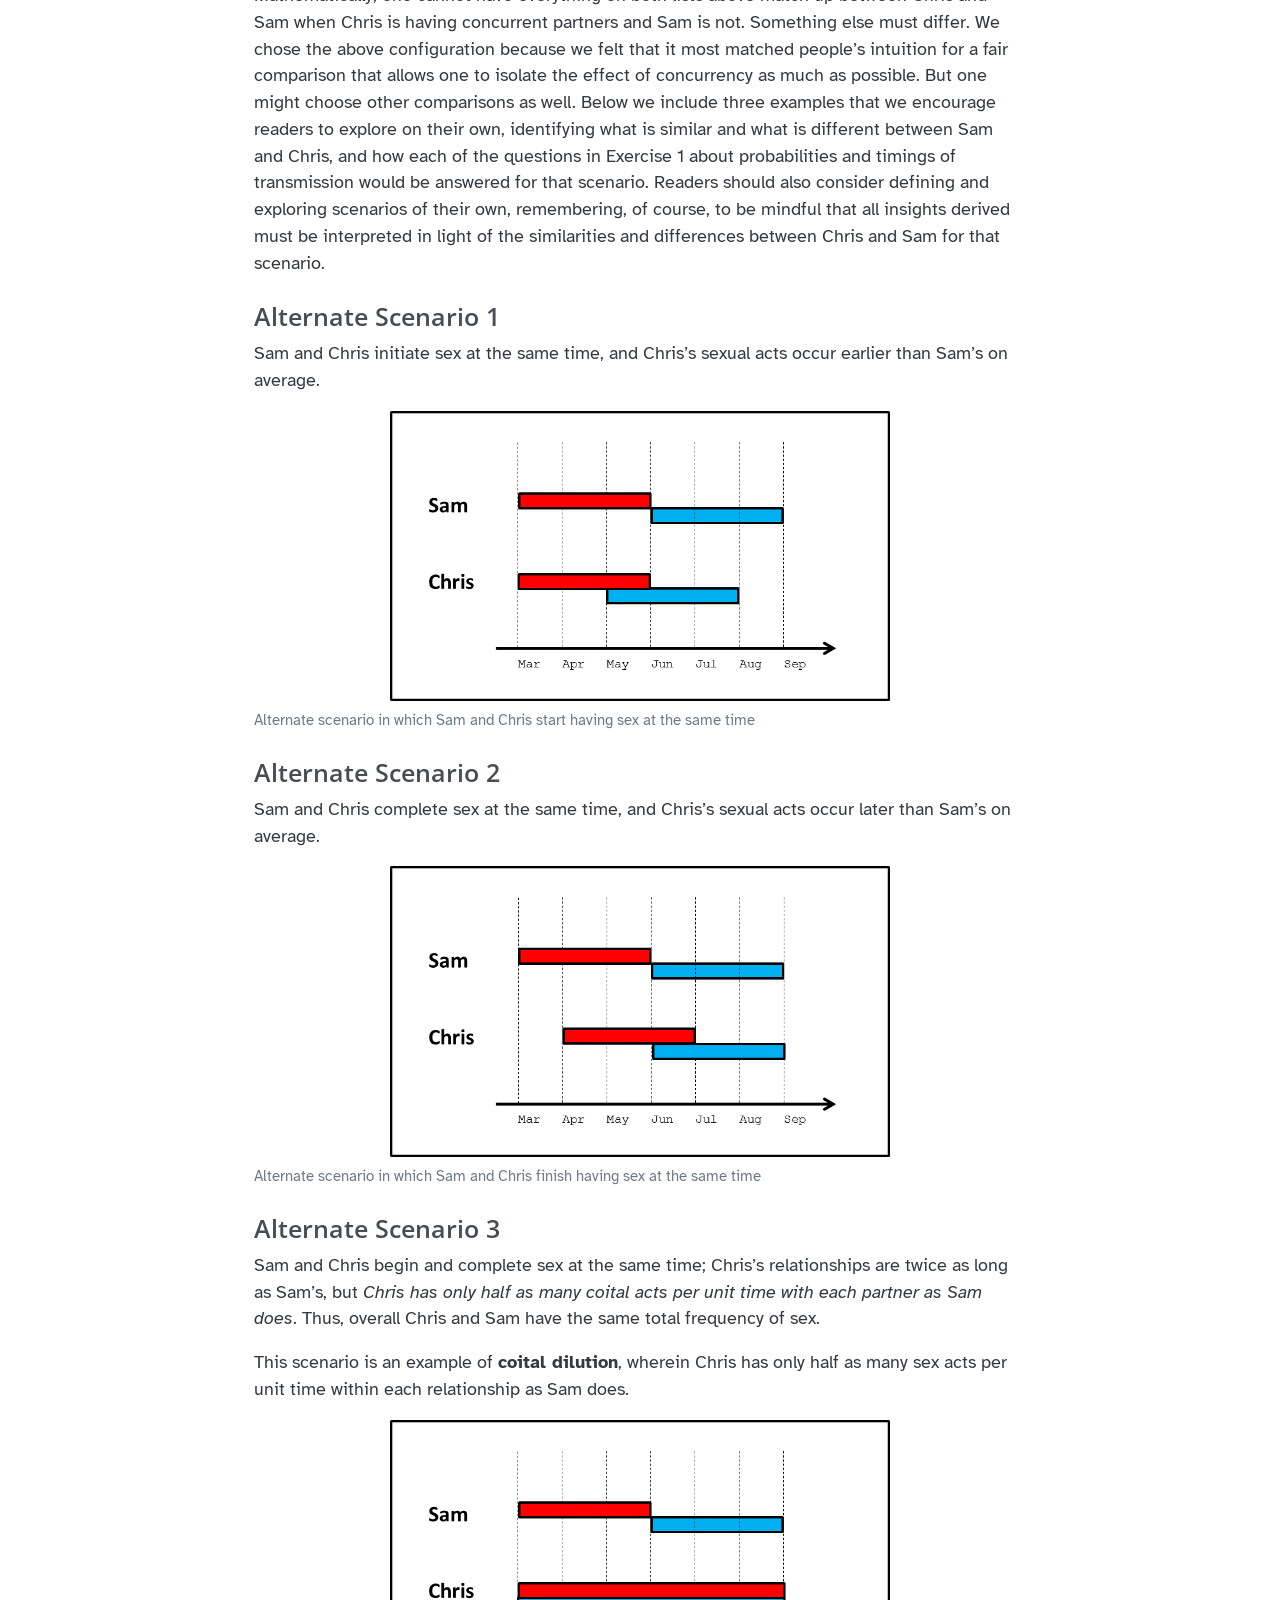
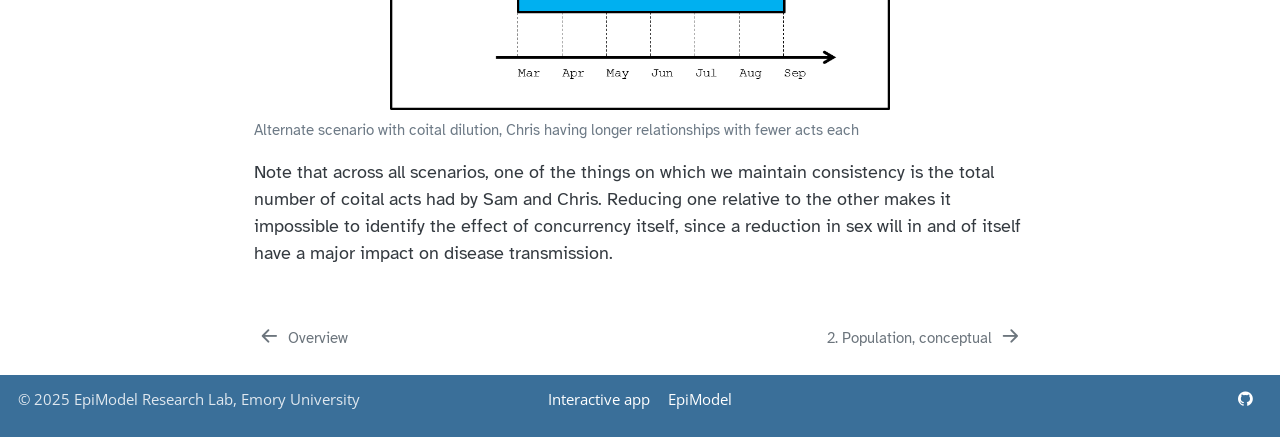
==== commit 0d98e89b: "Built site for gh-pages" ====
--- a/ex1-local-conceptual.html
+++ b/ex1-local-conceptual.html
@@ -305,9 +305,9 @@
 <p>The red partners are each infected with the same STI, while Sam, Chris and the blue partners are uninfected.</p>
 <p><strong>Question 1</strong>: Who is more likely to get infected—Sam or Chris? <strong>Both are equally likely</strong>. Sam and Chris can each be infected by their red partner only. And they each have the same amount and type of exposure (sex acts) with them.</p>
 <p><strong>Question 2</strong>: If Sam and Chris do get infected, who is more likely to transmit to their blue partner? <strong>Not enough information</strong>. This one is the most tricky; the answer depends on a number of pieces, including the overall level of transmissibility of the infection in question; whether or not that level varies over time; and the frequency of sex acts within each relationship. Clearly, both Sam and Chris are capable of infecting their blue partner. Beyond that, there are two different possible effects that work in opposite directions:</p>
-<p><em>Favoring transmission by Chris</em>: Some STIs can be cleared by the body naturally, or as result of treatment. Examples include gonorrhea and chlamydia. Other STIs, like HIV, cannot be cured, but have a short period early in infection during which an individual is highly infectious to others. For HIV, this period lasts perhaps 2-3 months, and an individual may be 10 to 40 times more infectious than they are subsequently. (See Hollingsworth et al.&nbsp;2008, Abu Raddad and Longini 2008, and Pinkerton 2008 for these estimates). In these contexts, Chris may be more likely to infect the blue partner than Sam is, since Chris is more likely to be having sex with the blue partner during the time shortly after being infected by red, while still infected (for curable STIs) or highly infectious (for HIV). For example, if Sam and Chris are each infected by their red partner at the beginning of those partnerships, three months will pass before Sam has sex with blue for the first time, but only two months will pass for Chris. If they are each infected one month into their relationships with red, then two months will pass for Sam before initiating sex with blue, and only one month for Chris. And so on. In each case, Sam is more likely to have been cured of the disease, or to have moved out of the period of high infectiousness before being with blue. Let us call this effect “<strong>acute infectivity</strong>”. We will use the term to refer to all cases in which infectiousness goes down with time, whether to 0 or to some positive value, and whether through cure or through treatment or through the natural history of the infection. Note that the likelihood of Sam and Chris getting infected early or late in their relationship with the red partner—which determines the importance of the acute infectivity effect—is a function of overall infectiousness per act and number of acts per relationship.</p>
+<p><em>Favoring transmission by Chris</em>: Some STIs can be cleared by the body naturally, or as a result of treatment. Examples include gonorrhea and chlamydia. Other STIs, like HIV, cannot be cured, but have a short period early in infection during which an individual is highly infectious to others. For HIV, this period lasts perhaps 2-3 months, and an individual may be 10 to 40 times more infectious than they are subsequently. (See Hollingsworth et al.&nbsp;2008, Abu-Raddad and Longini 2008, and Pinkerton 2008 for these estimates). In these contexts, Chris may be more likely to infect the blue partner than Sam is, since Chris is more likely to be having sex with the blue partner during the time shortly after being infected by red, while still infected (for curable STIs) or highly infectious (for HIV). For example, if Sam and Chris are each infected by their red partner at the beginning of those partnerships, three months will pass before Sam has sex with blue for the first time, but only two months will pass for Chris. If they are each infected one month into their relationships with red, then two months will pass for Sam before initiating sex with blue, and only one month for Chris. And so on. In each case, Sam is more likely to have been cured of the disease, or to have moved out of the period of high infectiousness before being with blue. Let us call this effect “<strong>acute infectivity</strong>”. We will use the term to refer to all cases in which infectiousness goes down with time, whether to 0 or to some positive value, and whether through cure or through treatment or through the natural history of the infection. Note that the likelihood of Sam and Chris getting infected early or late in their relationship with the red partner—which determines the importance of the acute infectivity effect—is a function of overall infectiousness per act and number of acts per relationship.</p>
 <p><em>Favoring transmission by Sam</em>: If Chris is infected towards the tail end of the relationship with red, then some of the sex acts that Chris has with blue may have already happened. Thus, some of Chris’s opportunities to infect blue will be missed, and the probability of transmitting to blue will decline. Sam does not face this; no matter when Sam is infected by red, it is always before the start of any sex acts with blue. We will call this “<strong>reduced forward transmission</strong>.” Note that, as with acute infectivity, the likelihood of Sam and Chris getting infected early or late in their relationship with the red partner—which determines the importance of the reduced forward transmission effect—is a function of overall infectiousness per act and number of acts per relationship.</p>
-<p>So, the answer to this question may be Sam, or it may be Chris, depending on the exact nature of the infectiousness of the STI of interest over time, and the number of sex acts. We will return to this point in detail on the next page, and explore it mathematically in later exercises.</p>
+<p>So, the answer to this question may be Sam, or it may be Chris, depending on the exact nature of the infectiousness of the STI of interest over time, and the number of sex acts. We will return to this point in detail in the Discussion below, and explore it mathematically in later exercises.</p>
 <p><strong>Question 3:</strong> If Sam and Chris do get infected, who is likely to do so sooner? <strong>Sam</strong>. Sam’s window of exposure to the red partner occurs earlier than Chris’s, even though overall (across both partners) Sam does not have sex any earlier than Chris does on average. However, the implications of this depend on the answer to the next question….</p>
 <p><strong>Question 4:</strong> If Sam and Chris do infect their blue partner, who is likely to do so sooner in time? Sooner after getting infected themselves? <strong>Chris</strong>, on both counts. For the first half of the question, we simply note that the blue partner’s exposure period to Chris occurs earlier in time than their exposure period to Sam. For the second half of the question, we use the same basic logic as in the description of acute infectivity above (under Scenario 2, Question 2). If Sam and Chris are each infected at the beginning of their relationships with red, the range over which Sam might infect blue is 3-6 months later, but for Chris, it’s 2-5 months later. If Sam and Chris are each infected during their second month with red, the range over which Sam might infect blue is 2-5 months later, but for Chris, it’s 1-4 months later. And so on. Although the logic is roughly the same as for the “acute infectivity” process, the implication here is slightly different. There, we were focused on the fact that Chris would be more likely to be highly infectious when encountering blue than Sam would. But here we see that even in the absence of any mechanism that causes greater infectivity during a short period after infection, with concurrency an STI can “hop” along chains of three people (from person A to B to C) on average more quickly than it could when people are practicing sequentially monogamous relationships of the same length. We will call this phenomenon “<strong>path acceleration.</strong>” So despite the fact that Sam was probably infected earlier than Chris was (as we saw in the answer to the previous question), the disease ends up moving further along to another member of the population sooner via Chris. This is because sequential monogamy causes the infection to remain “locked” in the partnership between Sam and the red partner until that relationship ends; this does not happen with Chris and the red partner because of concurrency.</p>
 </section>
@@ -317,7 +317,7 @@
 </section>
 <section id="discussion" class="level2">
 <h2 class="anchored" data-anchor-id="discussion">Discussion</h2>
-<p>We have explored an example in which Sam and Chris each have the same number of new partners during the six-month period; they each have the same number of sex acts with each partner; their relationships each last the same length; and their sex acts occur on average no earlier or later than each other’s (that is, both have their sex acts evenly centered around the same time point). Below, and in later exercises, you will have the opportunity to consider other models. But, for now, <strong>what do the answers we saw on the previous page tell us about the effects of concurrency in this scenario? A few very important things:</strong></p>
+<p>We have explored an example in which Sam and Chris each have the same number of new partners during the six-month period; they each have the same number of sex acts with each partner; their relationships each last the same length; and their sex acts occur on average no earlier or later than each other’s (that is, both have their sex acts evenly centered around the same time point). Below, and in later exercises, you will have the opportunity to consider other models. But, for now, <strong>what do the answers we saw above tell us about the effects of concurrency in this scenario? A few very important things:</strong></p>
 <p>Sam and Chris had the exact same risk of getting infected from their red partner. They also had the exact same risk of getting infected from their blue partner. Thus, Sam and Chris had the exact same risk of getting infected overall.</p>
 <div class="callout callout-style-default callout-note callout-titled" title="Insight 1">
 <div class="callout-header d-flex align-content-center">
@@ -367,12 +367,12 @@
 <p>Sequential partnerships lead to STIs spending some amount of time being “locked” in a partnership; concurrent partnerships allow it to move along a chain of three people (and then perhaps on from there) more quickly.</p>
 </div>
 </div>
-<p>In <a href="./ex1-local-conceptual.html">Exercise 1</a>, and in the insights that resulted from it, we were largely focused on the question of concurrency’s effect at the local level, specifically among an individual and two of their (sequential or concurrent) partners. In reality, of course, these three people are embedded in much larger social networks, something we began to hint at with Insight 3. Any of the three may have additional partners, either concurrently or subsequently; those partners will have other partners, and so on. Differences at the local level have the potential to aggregate up to the population level in different ways. So now that we have some insight into how concurrency affects transmission locally, let us consider in <a href="./ex2-pop-conceptual.html">Exercise 2</a> how much this can matter to the population as a whole.</p>
-<p>Note that we made some assumptions about Chris’s and Sam’s sexual partnerships at the outset in order to make them as comparable as possible, while allowing one to have concurrency and the other not. But, the approach we took is not the only one possible, nor the only one worth exploring. Those who wish to consider this in more depth may choose to do so in the <a href="#exercise1fu">Follow-Up</a>. Other may wish to proceed to <a href="./ex2-pop-conceptual.html">Exercise 2</a>.</p>
+<p>In Exercise 1, and in the insights that resulted from it, we were largely focused on the question of concurrency’s effect at the local level, specifically among an individual and two of their (sequential or concurrent) partners. In reality, of course, these three people are embedded in much larger social networks, something we began to hint at with Insight 3. Any of the three may have additional partners, either concurrently or subsequently; those partners will have other partners, and so on. Differences at the local level have the potential to aggregate up to the population level in different ways. So now that we have some insight into how concurrency affects transmission locally, let us consider in <a href="./ex2-pop-conceptual.html">Exercise 2</a> how much this can matter to the population as a whole.</p>
+<p>Note that we made some assumptions about Chris’s and Sam’s sexual partnerships at the outset in order to make them as comparable as possible, while allowing one to have concurrency and the other not. But, the approach we took is not the only one possible, nor the only one worth exploring. Those who wish to consider this in more depth may choose to do so in the <a href="#exercise1fu">Follow-Up</a>. Others may wish to proceed to <a href="./ex2-pop-conceptual.html">Exercise 2</a>.</p>
 </section>
 <section id="exercise1fu" class="level2">
 <h2 class="anchored" data-anchor-id="exercise1fu">Follow-up</h2>
-<p>In <a href="./ex1-local-conceptual.html">Exercise 1</a>, we set up the example so that Chris and Sam were similar on as many important metrics as possible, while still allowing Chris to have concurrent relationships, and Sam to have sequential relationships. Recall the example:</p>
+<p>In Exercise 1, we set up the example so that Chris and Sam were similar on as many important metrics as possible, while still allowing Chris to have concurrent relationships, and Sam to have sequential relationships. Recall the example:</p>
 <div class="quarto-figure quarto-figure-center">
 <figure class="figure">
 <p><img src="ConcurrencyTutorialFiles/samandchris.png" class="img-fluid figure-img" width="500"></p>
@@ -392,7 +392,7 @@
 <li>Chris stopped having sex earlier than Sam</li>
 <li>Chris had time periods with more sex than Sam, and other time periods with no sex at all. On the other hand, Sam had a constant coital frequency across the six months.</li>
 </ul>
-<p>Mathematically, one cannot have everything on both lists above match up between Chris and Sam when Chris is having concurrent partners and Sam is not. Something else must differ. We chose the above configuration because we felt that it most matched people’s intuition for a fair comparison that allows one to isolate the effect of concurrency as much as possible. But one might chose other comparisons as well. Below we include three examples that we encourage readers to explore on their own, identifying what is similar and what is different between Sam and Chris, and how each of the questions in <a href="./ex1-local-conceptual.html">Exercise 1</a> about probabilities and timings of transmission would be answered for that scenario. Readers should also consider defining and exploring scenarios of their own, remembering, of course, to be mindful that all insights derived must be interpreted in light of the similarities and differences between Chris and Sam for that scenario.</p>
+<p>Mathematically, one cannot have everything on both lists above match up between Chris and Sam when Chris is having concurrent partners and Sam is not. Something else must differ. We chose the above configuration because we felt that it most matched people’s intuition for a fair comparison that allows one to isolate the effect of concurrency as much as possible. But one might choose other comparisons as well. Below we include three examples that we encourage readers to explore on their own, identifying what is similar and what is different between Sam and Chris, and how each of the questions in Exercise 1 about probabilities and timings of transmission would be answered for that scenario. Readers should also consider defining and exploring scenarios of their own, remembering, of course, to be mindful that all insights derived must be interpreted in light of the similarities and differences between Chris and Sam for that scenario.</p>
 <section id="alternate-scenario-1" class="level3">
 <h3 class="anchored" data-anchor-id="alternate-scenario-1">Alternate Scenario 1</h3>
 <p>Sam and Chris initiate sex at the same time, and Chris’s sexual acts occur earlier than Sam’s on average.</p>
@@ -415,7 +415,7 @@
 </section>
 <section id="alternate-scenario-3" class="level3">
 <h3 class="anchored" data-anchor-id="alternate-scenario-3">Alternate Scenario 3</h3>
-<p>Sam and Chris begin and complete sex at the same time; Chris’s relationships are twice as long as Sam’s, but <em>Chris has only half as many coital acts with each partner as Sam does</em>. Thus, overall Chris and Sam have the same total frequency of sex.</p>
+<p>Sam and Chris begin and complete sex at the same time; Chris’s relationships are twice as long as Sam’s, but <em>Chris has only half as many coital acts per unit time with each partner as Sam does</em>. Thus, overall Chris and Sam have the same total frequency of sex.</p>
 <p>This scenario is an example of <strong>coital dilution</strong>, wherein Chris has only half as many sex acts per unit time within each relationship as Sam does.</p>
 <div class="quarto-figure quarto-figure-center">
 <figure class="figure">
